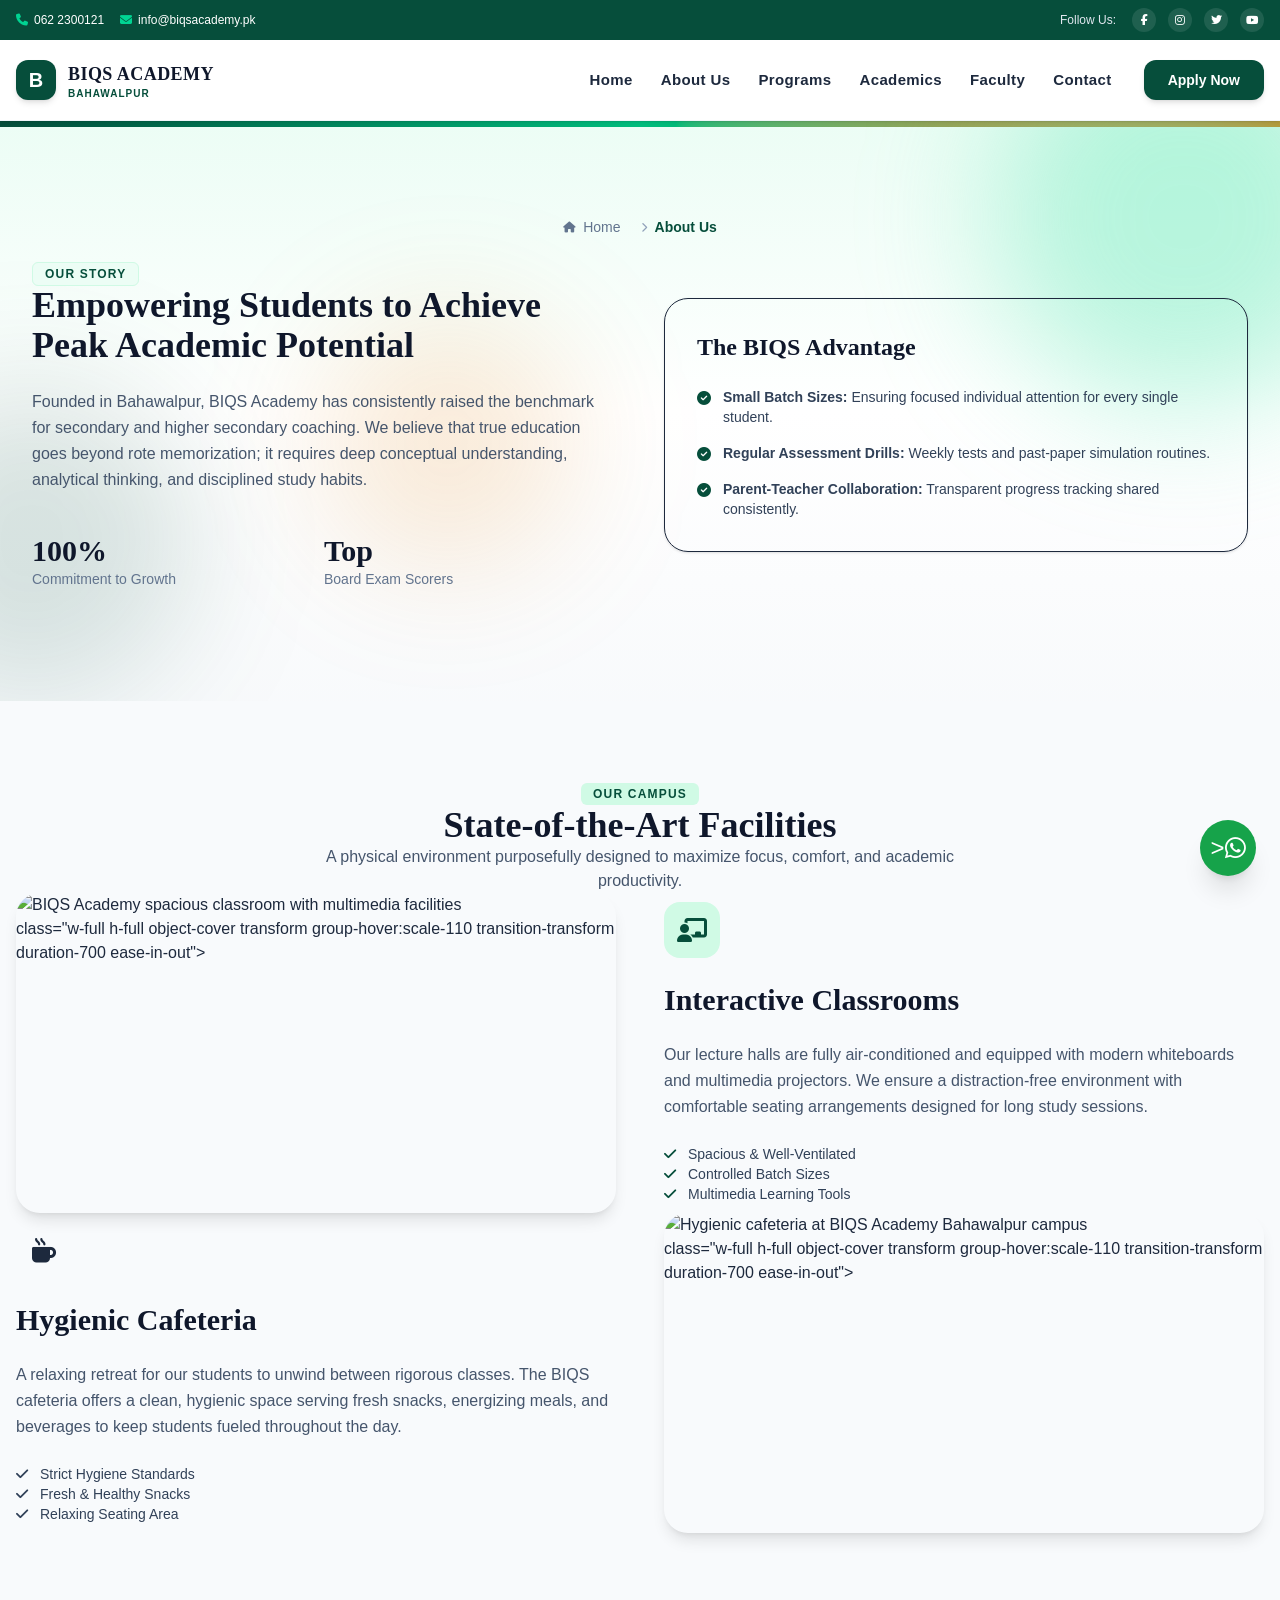
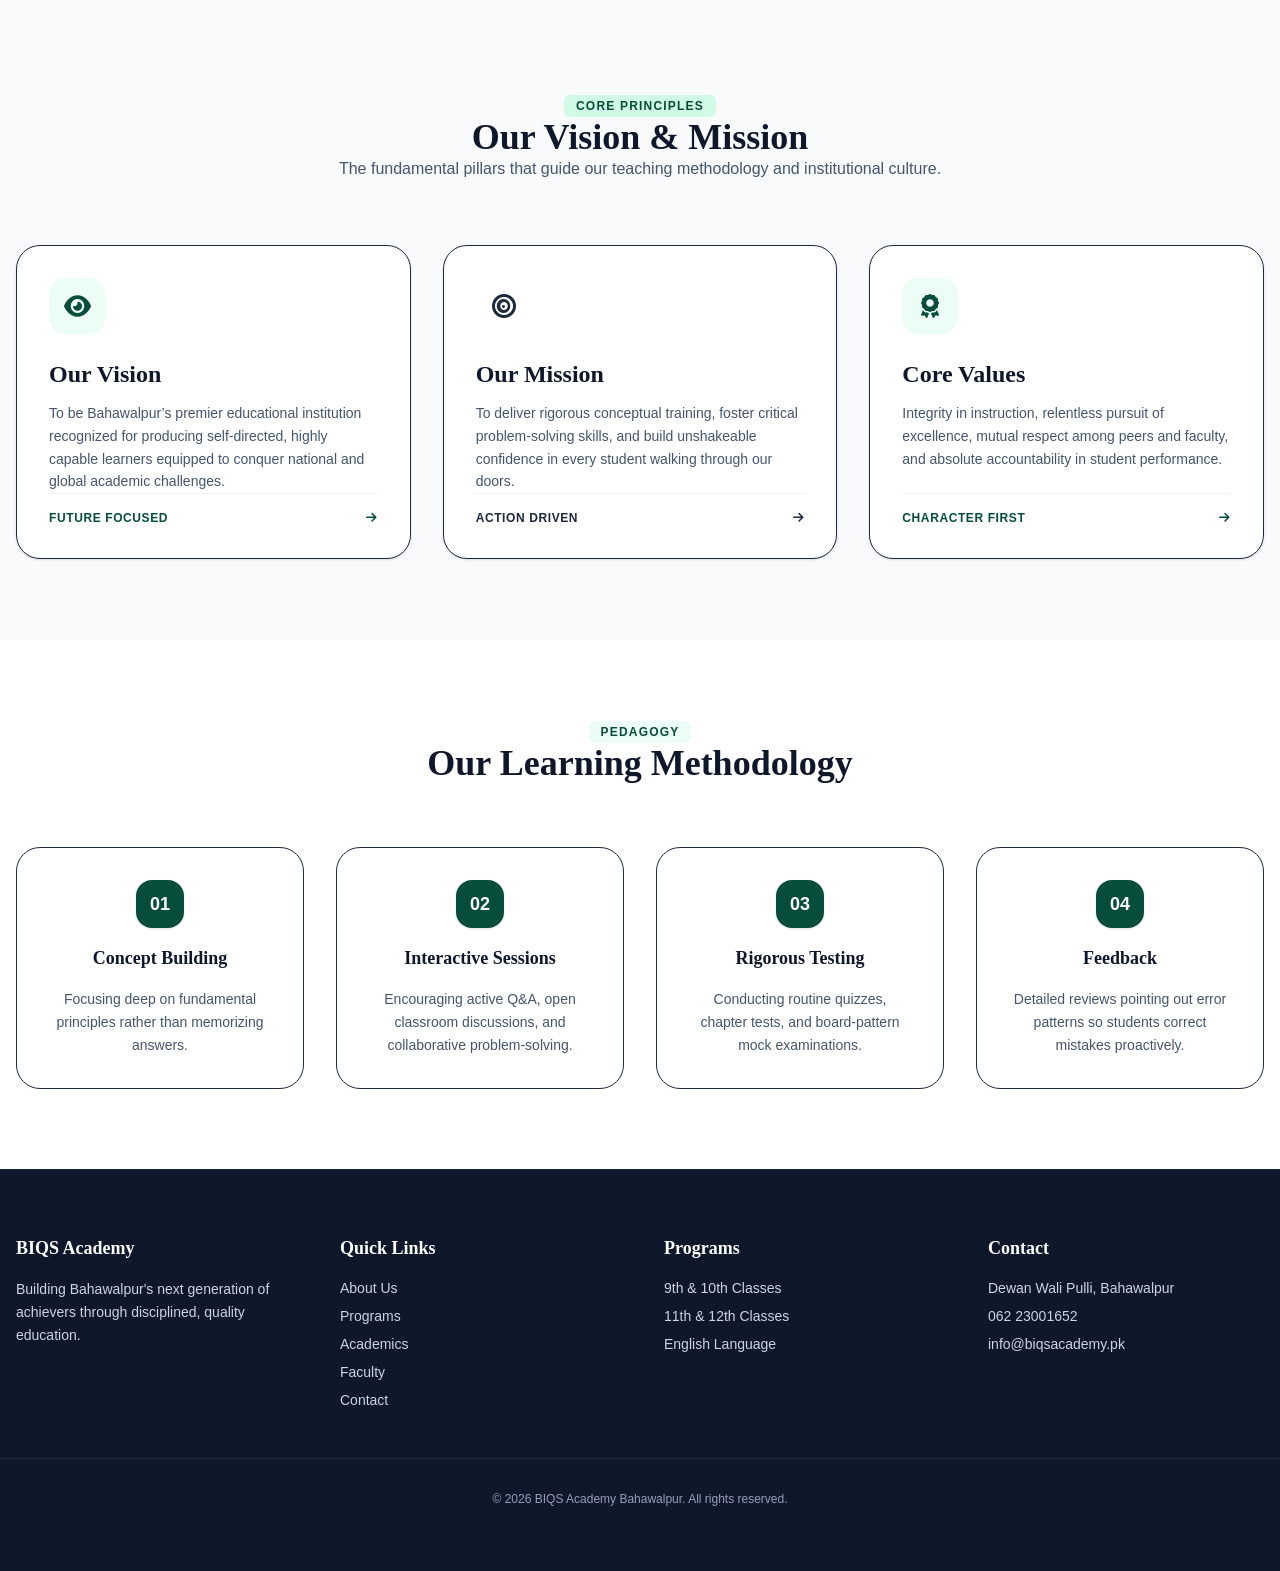
==== about.html @ 1214782c "first commit" ====
<!DOCTYPE html>
<html lang="en" class="scroll-smooth">

<head>
    <meta charset="UTF-8">
    <meta name="viewport" content="width=device-width, initial-scale=1.0">

    <!-- Primary SEO Meta Tags -->
    <title>About Us | BIQS Academy Bahawalpur</title>
    <meta name="description"
        content="Discover the vision, mission, learning environment, and campus infrastructure at BIQS Academy Bahawalpur. Empowering students with academic excellence.">
    <link rel="canonical" href="https://biqsacademy.pk/about.html">


    <link rel="stylesheet" href="assets/css/style.css">


    <!-- Font Awesome -->
    <link rel="stylesheet" href="https://cdnjs.cloudflare.com/ajax/libs/font-awesome/6.4.0/css/all.min.css">
</head>

<body
    class="bg-slate-50 text-slate-800 font-sans antialiased flex flex-col min-h-screen selection:bg-primary selection:text-white">

    <!-- ================= HEADER & UTILITY BAR ================= -->
    <header id="siteHeader"
        class="sticky top-0 z-50 bg-white/95 backdrop-blur-md shadow-sm border-b border-slate-100 transition-all duration-500">

        <!-- Top Utility Bar with Social Icons -->
        <div class="bg-[#064e3b] text-white text-xs py-2 px-4">
            <div class="max-w-7xl mx-auto flex flex-col sm:flex-row justify-between items-center gap-2">
                <div class="flex items-center gap-4">
                    <span class="flex items-center gap-1.5"><i class="fa-solid fa-phone text-emerald-400"></i> 062
                        2300121</span>
                    <span class="hidden md:inline-flex items-center gap-1.5"><i
                            class="fa-solid fa-envelope text-emerald-400"></i> info@biqsacademy.pk</span>
                </div>
                <!-- Social Media Icons -->
                <div class="flex items-center gap-3">
                    <span class="text-slate-200 mr-1 font-medium">Follow Us:</span>
                    <a href="#" aria-label="Follow BIQS Academy on Facebook"
                        class="w-6 h-6 bg-white/10 hover:bg-white hover:text-[#064e3b] rounded-full flex items-center justify-center transition-all duration-300"><i
                            class="fa-brands fa-facebook-f text-[11px]"></i></a>
                    <a href="#" aria-label="Follow BIQS Academy on Instagram"
                        class="w-6 h-6 bg-white/10 hover:bg-white hover:text-[#064e3b] rounded-full flex items-center justify-center transition-all duration-300"><i
                            class="fa-brands fa-instagram text-[11px]"></i></a>
                    <a href="#" aria-label="Follow BIQS Academy on X"
                        class="w-6 h-6 bg-white/10 hover:bg-white hover:text-[#064e3b] rounded-full flex items-center justify-center transition-all duration-300"><i
                            class="fa-brands fa-twitter text-[11px]"></i></a>
                    <a href="#" aria-label="Follow BIQS Academy on Youtube"
                        class="w-6 h-6 bg-white/10 hover:bg-white hover:text-[#064e3b] rounded-full flex items-center justify-center transition-all duration-300"><i
                            class="fa-brands fa-youtube text-[11px]"></i></a>
                </div>
            </div>
        </div>

        <!-- Main Navigation -->
        <div class="max-w-7xl mx-auto px-4 h-20 flex items-center justify-between">

            <!-- Left Group (Mobile: Hamburger + Logo) -->
            <div class="flex items-center gap-3">
                <!-- Mobile Menu Button (Left Side) -->
                <button id="menuBtn"
                    class="lg:hidden text-slate-800 text-2xl focus:outline-none p-1 hover:text-[#064e3b] transition-colors"
                    aria-label="Toggle Menu">
                    <i class="fa-solid fa-bars"></i>
                </button>
                <!-- Logo -->
                <a href="index.html" class="flex items-center gap-3 group">
                    <div
                        class="w-10 h-10 bg-[#064e3b] text-white rounded-xl flex items-center justify-center font-bold text-xl shadow-md group-hover:scale-105 group-hover:bg-emerald-900 transition-all duration-300">
                        B</div>
                    <div class="leading-tight">
                        <span class="block font-serif font-extrabold text-lg text-slate-900 tracking-wide">BIQS
                            ACADEMY</span>
                        <span
                            class="block text-[10px] font-bold text-[#064e3b] tracking-widest uppercase">BAHAWALPUR</span>
                    </div>
                </a>
            </div>

            <!-- Desktop Nav (Right Aligned with Underline Hover Effect) -->
            <!-- Added font-bold and text-[15px] here for a better, bolder look -->
            <nav
                class="hidden lg:flex items-center ml-auto gap-7 font-bold text-slate-800 text-[15px] tracking-wide mr-8">
                <a href="index.html" class="relative group py-1 hover:text-[#064e3b] transition-colors duration-300">
                    Home
                    <span
                        class="absolute left-0 bottom-0 w-0 h-0.5 bg-[#064e3b] transition-all duration-300 ease-in-out group-hover:w-full"></span>
                </a>
                <a href="about.html" class="relative group py-1 hover:text-[#064e3b] transition-colors duration-300">
                    About Us
                    <span
                        class="absolute left-0 bottom-0 w-0 h-0.5 bg-[#064e3b] transition-all duration-300 ease-in-out group-hover:w-full"></span>
                </a>
                <a href="programs.html" class="relative group py-1 hover:text-[#064e3b] transition-colors duration-300">
                    Programs
                    <span
                        class="absolute left-0 bottom-0 w-0 h-0.5 bg-[#064e3b] transition-all duration-300 ease-in-out group-hover:w-full"></span>
                </a>
                <a href="academics.html"
                    class="relative group py-1 hover:text-[#064e3b] transition-colors duration-300">
                    Academics
                    <span
                        class="absolute left-0 bottom-0 w-0 h-0.5 bg-[#064e3b] transition-all duration-300 ease-in-out group-hover:w-full"></span>
                </a>
                <a href="faculty.html" class="relative group py-1 hover:text-[#064e3b] transition-colors duration-300">
                    Faculty
                    <span
                        class="absolute left-0 bottom-0 w-0 h-0.5 bg-[#064e3b] transition-all duration-300 ease-in-out group-hover:w-full"></span>
                </a>

                <a href="contact.html" class="relative group py-1 hover:text-[#064e3b] transition-colors duration-300">
                    Contact
                    <span
                        class="absolute left-0 bottom-0 w-0 h-0.5 bg-[#064e3b] transition-all duration-300 ease-in-out group-hover:w-full"></span>
                </a>
            </nav>

            <!-- CTA Button -->
            <div class="flex items-center">
                <a href="contact.html"
                    class="hidden sm:inline-block bg-[#064e3b] hover:bg-emerald-900 text-white px-6 py-2.5 rounded-xl text-sm font-bold shadow-md transition-all">Apply
                    Now</a>
            </div>
        </div>

        <!-- Mobile Menu Dropdown (With Smooth Underline Hover Effect) -->
        <div id="mobileMenu" class="hidden lg:hidden bg-white border-b border-slate-100 px-6 py-4 shadow-xl">

            <!-- Replaced font-semibold with font-bold and added text-[15px] for mobile as well -->
            <div class="py-2.5 border-b border-slate-50">
                <a href="index.html"
                    class="relative group inline-flex py-1 font-bold text-[15px] text-slate-800 hover:text-[#064e3b] transition-colors duration-300">
                    Home
                    <span
                        class="absolute left-0 bottom-0 w-0 h-0.5 bg-[#064e3b] transition-all duration-300 ease-in-out group-hover:w-full"></span>
                </a>
            </div>

            <div class="py-2.5 border-b border-slate-50">
                <a href="about.html"
                    class="relative group inline-flex py-1 font-bold text-[15px] text-slate-800 hover:text-[#064e3b] transition-colors duration-300">
                    About Us
                    <span
                        class="absolute left-0 bottom-0 w-0 h-0.5 bg-[#064e3b] transition-all duration-300 ease-in-out group-hover:w-full"></span>
                </a>
            </div>

            <div class="py-2.5 border-b border-slate-50">
                <a href="programs.html"
                    class="relative group inline-flex py-1 font-bold text-[15px] text-slate-800 hover:text-[#064e3b] transition-colors duration-300">
                    Programs
                    <span
                        class="absolute left-0 bottom-0 w-0 h-0.5 bg-[#064e3b] transition-all duration-300 ease-in-out group-hover:w-full"></span>
                </a>
            </div>

            <div class="py-2.5 border-b border-slate-50">
                <a href="academics.html"
                    class="relative group inline-flex py-1 font-bold text-[15px] text-slate-800 hover:text-[#064e3b] transition-colors duration-300">
                    Academics
                    <span
                        class="absolute left-0 bottom-0 w-0 h-0.5 bg-[#064e3b] transition-all duration-300 ease-in-out group-hover:w-full"></span>
                </a>
            </div>

            <div class="py-2.5 border-b border-slate-50">
                <a href="faculty.html"
                    class="relative group inline-flex py-1 font-bold text-[15px] text-slate-800 hover:text-[#064e3b] transition-colors duration-300">
                    Faculty
                    <span
                        class="absolute left-0 bottom-0 w-0 h-0.5 bg-[#064e3b] transition-all duration-300 ease-in-out group-hover:w-full"></span>
                </a>
            </div>

            <div class="py-2.5">
                <a href="contact.html"
                    class="relative group inline-flex py-1 font-bold text-[15px] text-slate-800 hover:text-[#064e3b] transition-colors duration-300">
                    Contact
                    <span
                        class="absolute left-0 bottom-0 w-0 h-0.5 bg-[#064e3b] transition-all duration-300 ease-in-out group-hover:w-full"></span>
                </a>
            </div>

        </div>
    </header>

    <!-- ================= WHO WE ARE / INTRODUCTION ================= -->
    <section
        class="relative bg-gradient-to-b from-emerald-50 via-white to-slate-50 pt-16 pb-20 lg:pt-24 lg:pb-28 overflow-hidden">

        <!-- Brand accent rule -->
        <div class="absolute top-0 left-0 w-full h-1.5 bg-gradient-to-r from-[#064e3b] via-emerald-500 to-accent">
        </div>

        <!-- Background Decorative Elements (Soft glowing blobs) -->
        <div class="absolute top-0 left-0 w-full h-full overflow-hidden z-0 pointer-events-none">
            <div class="absolute -top-24 -right-24 w-96 h-96 bg-emerald-300/40 rounded-full blur-3xl"></div>
            <div class="absolute bottom-0 left-[-10%] w-80 h-80 bg-[#064e3b]/15 rounded-full blur-3xl"></div>
            <div class="absolute top-1/3 left-1/4 w-64 h-64 bg-accent/15 rounded-full blur-3xl"></div>
        </div>

        <div class="max-w-7xl mx-auto px-4 relative z-10">

            <!-- Breadcrumbs Navigation -->
            <div class="flex justify-center mb-6">
                <nav class="flex text-sm font-medium text-slate-500" aria-label="Breadcrumb">
                    <ol class="inline-flex items-center space-x-1 md:space-x-3">
                        <li class="inline-flex items-center">
                            <a href="index.html"
                                class="inline-flex items-center hover:text-[#064e3b] transition-colors duration-300">
                                <i class="fa-solid fa-house mr-2 text-[11px]" aria-hidden="true"></i> Home
                            </a>
                        </li>
                        <li>
                            <div class="flex items-center">
                                <i class="fa-solid fa-chevron-right text-[10px] mx-2 text-slate-400"
                                    aria-hidden="true"></i>
                                <span class="text-[#064e3b] font-bold" aria-current="page">About Us</span>
                            </div>
                        </li>
                    </ol>
                </nav>
            </div>

            <div class="max-w-7xl mx-auto px-4 grid grid-cols-1 lg:grid-cols-2 gap-12 items-center">
                <div class="space-y-6">
                    <span
                        class="text-primary text-xs font-bold tracking-widest uppercase bg-emerald-50 px-3 py-1 rounded-md border border-emerald-100">Our
                        Story</span>
                    <h2 class="text-3xl sm:text-4xl font-serif font-bold text-slate-900 leading-snug">Empowering
                        Students to
                        Achieve Peak Academic Potential</h2>
                    <p class="text-slate-600 leading-relaxed">Founded in Bahawalpur, BIQS Academy has consistently
                        raised
                        the benchmark for secondary and higher secondary coaching. We believe that true education
                        goes
                        beyond rote memorization; it requires deep conceptual understanding, analytical thinking,
                        and
                        disciplined study habits.</p>
                    <div class="grid grid-cols-2 gap-6 pt-4">
                        <div class="border-l-4 border-primary pl-4 hover:translate-x-1 transition-transform">
                            <div class="text-3xl font-serif font-bold text-slate-900">100%</div>
                            <div class="text-sm text-slate-500 font-medium">Commitment to Growth</div>
                        </div>
                        <div class="border-l-4 border-accent pl-4 hover:translate-x-1 transition-transform">
                            <div class="text-3xl font-serif font-bold text-slate-900">Top</div>
                            <div class="text-sm text-slate-500 font-medium">Board Exam Scorers</div>
                        </div>
                    </div>
                </div>
                <div
                    class="bg-gradient-to-br from-emerald-50/60 to-slate-100 p-8 sm:p-10 rounded-3xl border border-slate-200/80 shadow-sm hover:shadow-md transition-all duration-300 space-y-6">
                    <h3 class="font-serif font-bold text-2xl text-slate-900">The BIQS Advantage</h3>
                    <ul class="space-y-4 text-sm text-slate-700">
                        <li class="flex items-start gap-3 group">
                            <i
                                class="fa-solid fa-circle-check text-primary mt-1 group-hover:scale-125 transition-transform"></i>
                            <span><strong>Small Batch Sizes:</strong> Ensuring focused individual attention for
                                every single
                                student.</span>
                        </li>
                        <li class="flex items-start gap-3 group">
                            <i
                                class="fa-solid fa-circle-check text-primary mt-1 group-hover:scale-125 transition-transform"></i>
                            <span><strong>Regular Assessment Drills:</strong> Weekly tests and past-paper simulation
                                routines.</span>
                        </li>
                        <li class="flex items-start gap-3 group">
                            <i
                                class="fa-solid fa-circle-check text-primary mt-1 group-hover:scale-125 transition-transform"></i>
                            <span><strong>Parent-Teacher Collaboration:</strong> Transparent progress tracking
                                shared
                                consistently.</span>
                        </li>
                    </ul>
                </div>
            </div>
    </section>

    <!-- ================= CAMPUS FACILITIES: CLASSROOMS & CAFETERIA ================= -->
     <main class="flex-grow">

    <section class="py-20 bg-slate-50 border-y border-slate-200">
        <div class="max-w-7xl mx-auto px-4 space-y-24">

            <!-- Section Header -->
            <div class="text-center max-w-2xl mx-auto space-y-3">
                <span
                    class="text-primary text-xs font-bold tracking-widest uppercase bg-emerald-100 px-3 py-1 rounded-md">Our
                    Campus</span>
                <h2 class="text-3xl sm:text-4xl font-serif font-bold text-slate-900">State-of-the-Art Facilities</h2>
                <p class="text-slate-600">A physical environment purposefully designed to maximize focus, comfort, and
                    academic productivity.</p>
            </div>

            <!-- 1. Classrooms (Image Left, Text Right) -->
            <div class="grid grid-cols-1 lg:grid-cols-2 gap-12 items-center group">
                <div class="overflow-hidden rounded-3xl shadow-lg relative h-80 lg:h-96">
                    <!-- Placeholder Image (Replace src with your actual classroom image) -->
                    <img src="https://images.unsplash.com/photo-1580582932707-520aed937b7b?ixlib=rb-4.0.3&auto=format&fit=crop&w=1000&q=80"
                       alt="BIQS Academy spacious classroom with multimedia facilities">
                        class="w-full h-full object-cover transform group-hover:scale-110 transition-transform duration-700 ease-in-out">
                    <div
                        class="absolute inset-0 bg-gradient-to-t from-slate-900/60 to-transparent opacity-0 group-hover:opacity-100 transition-opacity duration-500">
                    </div>
                </div>
                <div class="space-y-6 hover:-translate-y-1 transition-transform duration-500">
                    <div
                        class="w-14 h-14 bg-emerald-100 text-primary rounded-2xl flex items-center justify-center text-2xl shadow-inner">
                        <i class="fa-solid fa-chalkboard-user"></i>
                    </div>
                    <h3 class="text-3xl font-serif font-bold text-slate-900">Interactive Classrooms</h3>
                    <p class="text-slate-600 leading-relaxed">Our lecture halls are fully air-conditioned and equipped
                        with modern whiteboards and multimedia projectors. We ensure a distraction-free environment with
                        comfortable seating arrangements designed for long study sessions.</p>
                    <ul class="space-y-3 text-slate-700 text-sm font-medium">
                        <li class="flex items-center gap-3"><i class="fa-solid fa-check text-primary"></i> Spacious &
                            Well-Ventilated</li>
                        <li class="flex items-center gap-3"><i class="fa-solid fa-check text-primary"></i> Controlled
                            Batch Sizes</li>
                        <li class="flex items-center gap-3"><i class="fa-solid fa-check text-primary"></i> Multimedia
                            Learning Tools</li>
                    </ul>
                </div>
            </div>

            <!-- 2. Cafeteria (Text Left, Image Right) -->
            <div class="grid grid-cols-1 lg:grid-cols-2 gap-12 items-center group">
                <!-- Text on Left (order-2 on mobile, order-1 on large screens) -->
                <div class="space-y-6 order-2 lg:order-1 hover:-translate-y-1 transition-transform duration-500">
                    <div
                        class="w-14 h-14 bg-amber-100 text-accent rounded-2xl flex items-center justify-center text-2xl shadow-inner">
                        <i class="fa-solid fa-mug-hot"></i>
                    </div>
                    <h3 class="text-3xl font-serif font-bold text-slate-900">Hygienic Cafeteria</h3>
                    <p class="text-slate-600 leading-relaxed">A relaxing retreat for our students to unwind between
                        rigorous classes. The BIQS cafeteria offers a clean, hygienic space serving fresh snacks,
                        energizing meals, and beverages to keep students fueled throughout the day.</p>
                    <ul class="space-y-3 text-slate-700 text-sm font-medium">
                        <li class="flex items-center gap-3"><i class="fa-solid fa-check text-accent"></i> Strict Hygiene
                            Standards</li>
                        <li class="flex items-center gap-3"><i class="fa-solid fa-check text-accent"></i> Fresh &
                            Healthy Snacks</li>
                        <li class="flex items-center gap-3"><i class="fa-solid fa-check text-accent"></i> Relaxing
                            Seating Area</li>
                    </ul>
                </div>
                <!-- Image on Right (order-1 on mobile so it appears first, order-2 on large screens) -->
                <div class="overflow-hidden rounded-3xl shadow-lg relative h-80 lg:h-96 order-1 lg:order-2">
                    <!-- Placeholder Image (Replace src with your actual cafeteria image) -->
                    <img src="https://images.unsplash.com/photo-1555396273-367ea4eb4db5?ixlib=rb-4.0.3&auto=format&fit=crop&w=1000&q=80"
                       alt="Hygienic cafeteria at BIQS Academy Bahawalpur campus">
                        class="w-full h-full object-cover transform group-hover:scale-110 transition-transform duration-700 ease-in-out">
                    <div
                        class="absolute inset-0 bg-gradient-to-t from-slate-900/60 to-transparent opacity-0 group-hover:opacity-100 transition-opacity duration-500">
                    </div>
                </div>
            </div>

        </div>
    </section>
    <!-- ================= CAMPUS FACILITIES: CLASSROOMS & CAFETERIA ================= 
            <!-- <section class="py-20 bg-slate-50 border-y border-slate-200">
                <div class="max-w-7xl mx-auto px-4 space-y-24">

                    <!-- Section Header 
                    <div class="text-center max-w-2xl mx-auto space-y-3">
                        <span
                            class="text-primary text-xs font-bold tracking-widest uppercase bg-emerald-100 px-3 py-1 rounded-md">Our
                            Campus</span>
                        <h2 class="text-3xl sm:text-4xl font-serif font-bold text-slate-900">State-of-the-Art Facilities
                        </h2>
                        <p class="text-slate-600">A physical environment purposefully designed to maximize focus,
                            comfort, and
                            academic productivity.</p>
                    </div>

                    <!-- 1. Classrooms (Image Left, Text Right) 
                    <div class="grid grid-cols-1 lg:grid-cols-2 gap-12 items-center group">
                        <div class="overflow-hidden rounded-3xl shadow-lg relative h-80 lg:h-96">
                            <!-- Placeholder Image (Replace src with your actual classroom image) 
                            <img src="https://images.unsplash.com/photo-1580582932707-520aed937b7b?ixlib=rb-4.0.3&auto=format&fit=crop&w=1000&q=80"
                                alt="Modern Classrooms"
                                class="w-full h-full object-cover transform group-hover:scale-110 transition-transform duration-700 ease-in-out">
                            <div
                                class="absolute inset-0 bg-gradient-to-t from-slate-900/60 to-transparent opacity-0 group-hover:opacity-100 transition-opacity duration-500">
                            </div>
                        </div>
                        <div class="space-y-6 hover:-translate-y-1 transition-transform duration-500">
                            <div
                                class="w-14 h-14 bg-emerald-100 text-primary rounded-2xl flex items-center justify-center text-2xl shadow-inner">
                                <i class="fa-solid fa-chalkboard-user"></i>
                            </div>
                            <h3 class="text-3xl font-serif font-bold text-slate-900">Interactive Classrooms</h3>
                            <p class="text-slate-600 leading-relaxed">Our lecture halls are fully air-conditioned and
                                equipped
                                with modern whiteboards and multimedia projectors. We ensure a distraction-free
                                environment with
                                comfortable seating arrangements designed for long study sessions.</p>
                            <ul class="space-y-3 text-slate-700 text-sm font-medium">
                                <li class="flex items-center gap-3"><i class="fa-solid fa-check text-primary"></i>
                                    Spacious &
                                    Well-Ventilated</li>
                                <li class="flex items-center gap-3"><i class="fa-solid fa-check text-primary"></i>
                                    Controlled
                                    Batch Sizes</li>
                                <li class="flex items-center gap-3"><i class="fa-solid fa-check text-primary"></i>
                                    Multimedia
                                    Learning Tools</li>
                            </ul>
                        </div>
                    </div>

                    </section> 
                    <!-- 2. Cafeteria (Text Left, Image Right) 
                    <div class="grid grid-cols-1 lg:grid-cols-2 gap-12 items-center group">
                        <!-- Text on Left (order-2 on mobile, order-1 on large screens)
                        <div
                            class="space-y-6 order-2 lg:order-1 hover:-translate-y-1 transition-transform duration-500">
                            <div
                                class="w-14 h-14 bg-amber-100 text-accent rounded-2xl flex items-center justify-center text-2xl shadow-inner">
                                <i class="fa-solid fa-mug-hot"></i>
                            </div>
                            <h3 class="text-3xl font-serif font-bold text-slate-900">Hygienic Cafeteria</h3>
                            <p class="text-slate-600 leading-relaxed">A relaxing retreat for our students to unwind
                                between
                                rigorous classes. The BIQS cafeteria offers a clean, hygienic space serving fresh
                                snacks,
                                energizing meals, and beverages to keep students fueled throughout the day.</p>
                            <ul class="space-y-3 text-slate-700 text-sm font-medium">
                                <li class="flex items-center gap-3"><i class="fa-solid fa-check text-accent"></i> Strict
                                    Hygiene
                                    Standards</li>
                                <li class="flex items-center gap-3"><i class="fa-solid fa-check text-accent"></i> Fresh
                                    &
                                    Healthy Snacks</li>
                                <li class="flex items-center gap-3"><i class="fa-solid fa-check text-accent"></i>
                                    Relaxing
                                    Seating Area</li>
                            </ul>
                        </div>
                        <!-- Image on Right (order-1 on mobile so it appears first, order-2 on large screens)
                        <div class="overflow-hidden rounded-3xl shadow-lg relative h-80 lg:h-96 order-1 lg:order-2">
                            <!-- Placeholder Image (Replace src with your actual cafeteria image) 
                            <img src="https://images.unsplash.com/photo-1555396273-367ea4eb4db5?ixlib=rb-4.0.3&auto=format&fit=crop&w=1000&q=80"
                                alt="Hygienic Cafeteria"
                                class="w-full h-full object-cover transform group-hover:scale-110 transition-transform duration-700 ease-in-out">
                            <div
                                class="absolute inset-0 bg-gradient-to-t from-slate-900/60 to-transparent opacity-0 group-hover:opacity-100 transition-opacity duration-500">
                            </div>
                        </div>
                    </div>

                </div>
            </section> -->

    <!-- ================= VISION, MISSION & VALUES CARDS ================= -->


    <section class="py-20 bg-slate-50 border-y border-slate-200">
        <div class="max-w-7xl mx-auto px-4">
            <div class="text-center max-w-2xl mx-auto mb-16 space-y-3">
                <span
                    class="text-primary text-xs font-bold tracking-widest uppercase bg-emerald-100 px-3 py-1 rounded-md">Core
                    Principles</span>
                <h2 class="text-3xl sm:text-4xl font-serif font-bold text-slate-900">Our Vision & Mission</h2>
                <p class="text-slate-600">The fundamental pillars that guide our teaching methodology and institutional
                    culture.</p>
            </div>

            <div class="grid grid-cols-1 md:grid-cols-3 gap-8">
                <!-- Vision Card -->
                <div
                    class="bg-white p-8 rounded-3xl shadow-sm border border-slate-200/80 flex flex-col justify-between hover:shadow-xl hover:-translate-y-2 transition-all duration-300 group">
                    <div>
                        <div
                            class="w-14 h-14 bg-emerald-50 text-primary rounded-2xl flex items-center justify-center text-2xl mb-6 shadow-inner group-hover:bg-primary group-hover:text-white transition-colors duration-300">
                            <i class="fa-solid fa-eye"></i>
                        </div>
                        <h3
                            class="font-serif font-bold text-2xl text-slate-900 mb-3 group-hover:text-primary transition-colors">
                            Our Vision</h3>
                        <p class="text-slate-600 leading-relaxed text-sm">To be Bahawalpur’s premier educational
                            institution
                            recognized for producing self-directed, highly capable learners equipped to conquer national
                            and
                            global academic challenges.</p>
                    </div>
                    <div
                        class="mt-8 pt-4 border-t border-slate-100 text-xs font-bold text-primary uppercase tracking-wider flex items-center justify-between">
                        <span>Future Focused</span>
                        <i
                            class="fa-solid fa-arrow-right opacity-0 group-hover:opacity-100 group-hover:translate-x-1 transition-all"></i>
                    </div>
                </div>

                <!-- Mission Card -->
                <div
                    class="bg-white p-8 rounded-3xl shadow-sm border border-slate-200/80 flex flex-col justify-between hover:shadow-xl hover:-translate-y-2 transition-all duration-300 group">
                    <div>
                        <div
                            class="w-14 h-14 bg-amber-50 text-accent rounded-2xl flex items-center justify-center text-2xl mb-6 shadow-inner group-hover:bg-accent group-hover:text-white transition-colors duration-300">
                            <i class="fa-solid fa-bullseye"></i>
                        </div>
                        <h3
                            class="font-serif font-bold text-2xl text-slate-900 mb-3 group-hover:text-accent transition-colors">
                            Our Mission</h3>
                        <p class="text-slate-600 leading-relaxed text-sm">To deliver rigorous conceptual training,
                            foster
                            critical problem-solving skills, and build unshakeable confidence in every student walking
                            through our doors.</p>
                    </div>
                    <div
                        class="mt-8 pt-4 border-t border-slate-100 text-xs font-bold text-accent uppercase tracking-wider flex items-center justify-between">
                        <span>Action Driven</span>
                        <i
                            class="fa-solid fa-arrow-right opacity-0 group-hover:opacity-100 group-hover:translate-x-1 transition-all"></i>
                    </div>
                </div>

                <!-- Core Values Card -->
                <div
                    class="bg-white p-8 rounded-3xl shadow-sm border border-slate-200/80 flex flex-col justify-between hover:shadow-xl hover:-translate-y-2 transition-all duration-300 group">
                    <div>
                        <div
                            class="w-14 h-14 bg-emerald-50 text-primary rounded-2xl flex items-center justify-center text-2xl mb-6 shadow-inner group-hover:bg-primary group-hover:text-white transition-colors duration-300">
                            <i class="fa-solid fa-award"></i>
                        </div>
                        <h3
                            class="font-serif font-bold text-2xl text-slate-900 mb-3 group-hover:text-primary transition-colors">
                            Core Values</h3>
                        <p class="text-slate-600 leading-relaxed text-sm">Integrity in instruction, relentless pursuit
                            of
                            excellence, mutual respect among peers and faculty, and absolute accountability in student
                            performance.</p>
                    </div>
                    <div
                        class="mt-8 pt-4 border-t border-slate-100 text-xs font-bold text-primary uppercase tracking-wider flex items-center justify-between">
                        <span>Character First</span>
                        <i
                            class="fa-solid fa-arrow-right opacity-0 group-hover:opacity-100 group-hover:translate-x-1 transition-all"></i>
                    </div>
                </div>
            </div>
        </div>
    </section>



    <!-- ================= LEARNING PHILOSOPHY ================= -->
    <section class="py-20 bg-white">
        <div class="max-w-7xl mx-auto px-4">
            <div class="text-center max-w-2xl mx-auto mb-16 space-y-3">
                <span
                    class="text-primary text-xs font-bold tracking-widest uppercase bg-emerald-50 px-3 py-1 rounded-md">Pedagogy</span>
                <h2 class="text-3xl sm:text-4xl font-serif font-bold text-slate-900">Our Learning Methodology</h2>
            </div>

            <div class="grid grid-cols-1 md:grid-cols-2 lg:grid-cols-4 gap-8">
                <!-- Step 1 -->
                <div
                    class="bg-slate-50/80 p-8 rounded-3xl border border-slate-200/80 text-center space-y-4 hover:bg-white hover:shadow-lg hover:-translate-y-1.5 transition-all duration-300 group">
                    <div
                        class="w-12 h-12 bg-primary text-white rounded-2xl mx-auto flex items-center justify-center font-bold text-lg shadow-sm group-hover:scale-110 transition-transform">
                        01</div>
                    <h3 class="font-serif font-bold text-lg text-slate-900">Concept Building</h3>
                    <p class="text-slate-600 text-sm leading-relaxed">Focusing deep on fundamental principles rather
                        than memorizing answers.</p>
                </div>
                <!-- Step 2 -->
                <div
                    class="bg-slate-50/80 p-8 rounded-3xl border border-slate-200/80 text-center space-y-4 hover:bg-white hover:shadow-lg hover:-translate-y-1.5 transition-all duration-300 group">
                    <div
                        class="w-12 h-12 bg-primary text-white rounded-2xl mx-auto flex items-center justify-center font-bold text-lg shadow-sm group-hover:scale-110 transition-transform">
                        02</div>
                    <h3 class="font-serif font-bold text-lg text-slate-900">Interactive Sessions</h3>
                    <p class="text-slate-600 text-sm leading-relaxed">Encouraging active Q&A, open classroom
                        discussions, and collaborative problem-solving.</p>
                </div>
                <!-- Step 3 -->
                <div
                    class="bg-slate-50/80 p-8 rounded-3xl border border-slate-200/80 text-center space-y-4 hover:bg-white hover:shadow-lg hover:-translate-y-1.5 transition-all duration-300 group">
                    <div
                        class="w-12 h-12 bg-primary text-white rounded-2xl mx-auto flex items-center justify-center font-bold text-lg shadow-sm group-hover:scale-110 transition-transform">
                        03</div>
                    <h3 class="font-serif font-bold text-lg text-slate-900">Rigorous Testing</h3>
                    <p class="text-slate-600 text-sm leading-relaxed">Conducting routine quizzes, chapter tests, and
                        board-pattern mock examinations.</p>
                </div>
                <!-- Step 4 -->
                <div
                    class="bg-slate-50/80 p-8 rounded-3xl border border-slate-200/80 text-center space-y-4 hover:bg-white hover:shadow-lg hover:-translate-y-1.5 transition-all duration-300 group">
                    <div
                        class="w-12 h-12 bg-primary text-white rounded-2xl mx-auto flex items-center justify-center font-bold text-lg shadow-sm group-hover:scale-110 transition-transform">
                        04</div>
                    <h3 class="font-serif font-bold text-lg text-slate-900">Feedback</h3>
                    <p class="text-slate-600 text-sm leading-relaxed">Detailed reviews pointing out error patterns so
                        students correct mistakes proactively.</p>
                </div>
            </div>
        </div>
    </section>
    </main>

    <!-- ================= FOOTER ================= -->
    <footer class="bg-slate-900 text-slate-300 py-16 border-t border-slate-800">
        <div class="max-w-7xl mx-auto px-4 grid grid-cols-1 md:grid-cols-2 lg:grid-cols-4 gap-12">
            <div class="space-y-4">
                <h3 class="text-white font-serif font-bold text-lg">BIQS Academy</h3>
                <p class="text-sm leading-relaxed">Building Bahawalpur's next generation of achievers through
                    disciplined, quality education.</p>
            </div>
            <div class="space-y-4">
                <h3 class="text-white font-serif font-bold text-lg">Quick Links</h3>
                <ul class="space-y-2 text-sm">
                    <li><a href="about.html" class="hover:text-white transition-colors">About Us</a></li>
                    <li><a href="programs.html" class="hover:text-white transition-colors">Programs</a></li>
                    <li><a href="academics.html" class="hover:text-white transition-colors">Academics</a></li>
                    <li><a href="faculty.html" class="hover:text-white transition-colors">Faculty</a></li>
                    <li><a href="contact.html" class="hover:text-white transition-colors">Contact</a></li>
                </ul>
            </div>
            <div class="space-y-4">
                <h3 class="text-white font-serif font-bold text-lg">Programs</h3>
                <ul class="space-y-2 text-sm">
                    <li><a href="programs.html#matric-part1" class="hover:text-white transition-colors">9th & 10th
                            Classes</a></li>
                    <li><a href="programs.html#intermediate-part1" class="hover:text-white transition-colors">11th &
                            12th Classes</a></li>
                    <li><a href="programs.html#english-language" class="hover:text-white transition-colors">English
                            Language</a></li>
                </ul>
            </div>
            <div class="space-y-4">
                <h3 class="text-white font-serif font-bold text-lg">Contact</h3>
                <ul class="space-y-2 text-sm">
                    <li> <a href="https://maps.google.com/?q=Dewan+Wali+Pulli%2C+Bahawalpur" target="_blank" class="hover:text-white">Dewan
                            Wali Pulli, Bahawalpur</a></li>
                    <li><a href="tel:+92622300121" class="hover:text-white">062 23001652</a></li>
                    <li><a href="mailto:info@biqsacademy.pk" class="hover:text-white">info@biqsacademy.pk</a></li>
                </ul>
            </div>
        </div>
        <div class="max-w-7xl mx-auto px-4 mt-12 pt-8 border-t border-slate-800 text-center text-xs text-slate-400">
            &copy; 2026 BIQS Academy Bahawalpur. All rights reserved.
        </div>
    </footer>
    <!-- Floating WhatsApp Button -->
    <a class="fixed bottom-6 right-6 z-50 bg-whatsapp text-white w-14 h-14 rounded-full flex items-center justify-center text-2xl shadow-xl hover:scale-110 transition-transform duration-300"
        href="https://wa.me/923000000000" target="_blank" rel="noopener" aria-label="Chat with us on WhatsApp"> >
        <i class="fa-brands fa-whatsapp"></i>
    </a>

    <!-- Script -->
    <script src="assets/js/about.js"></script>
</body>

</html>
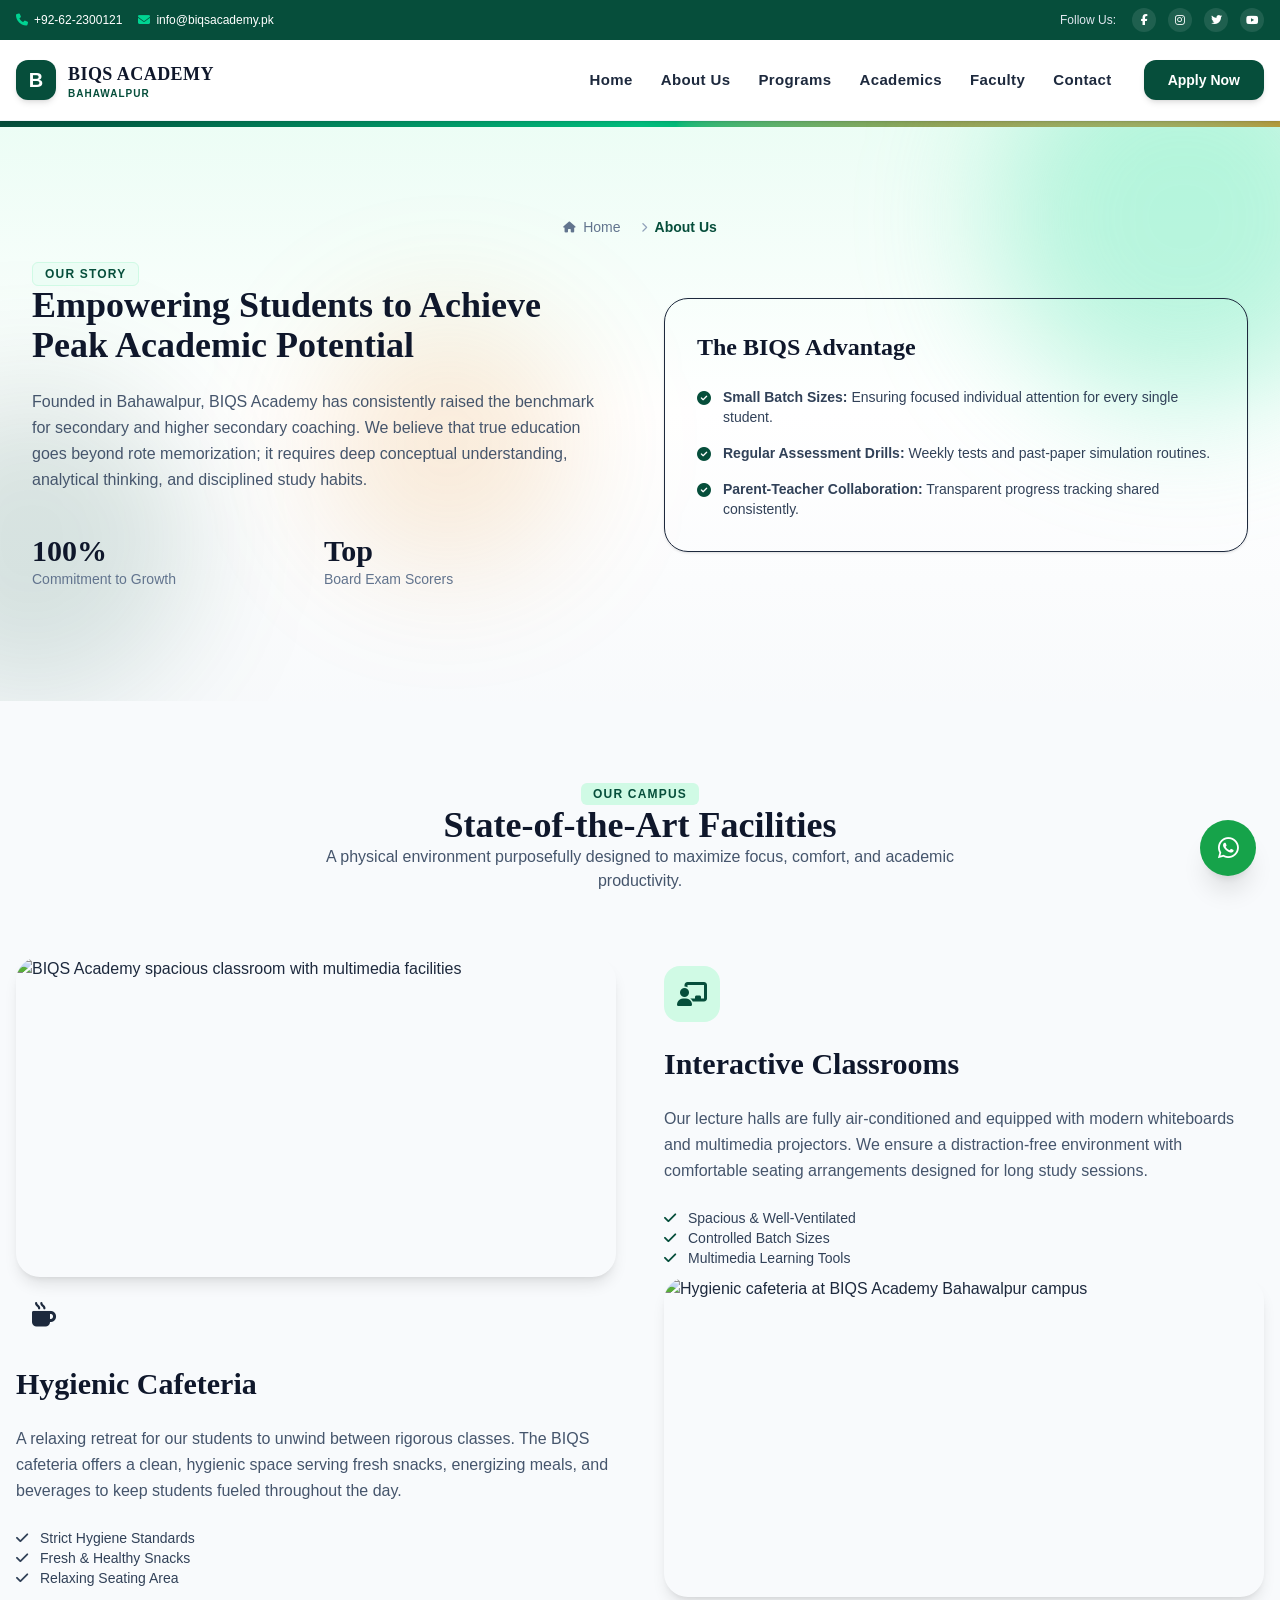
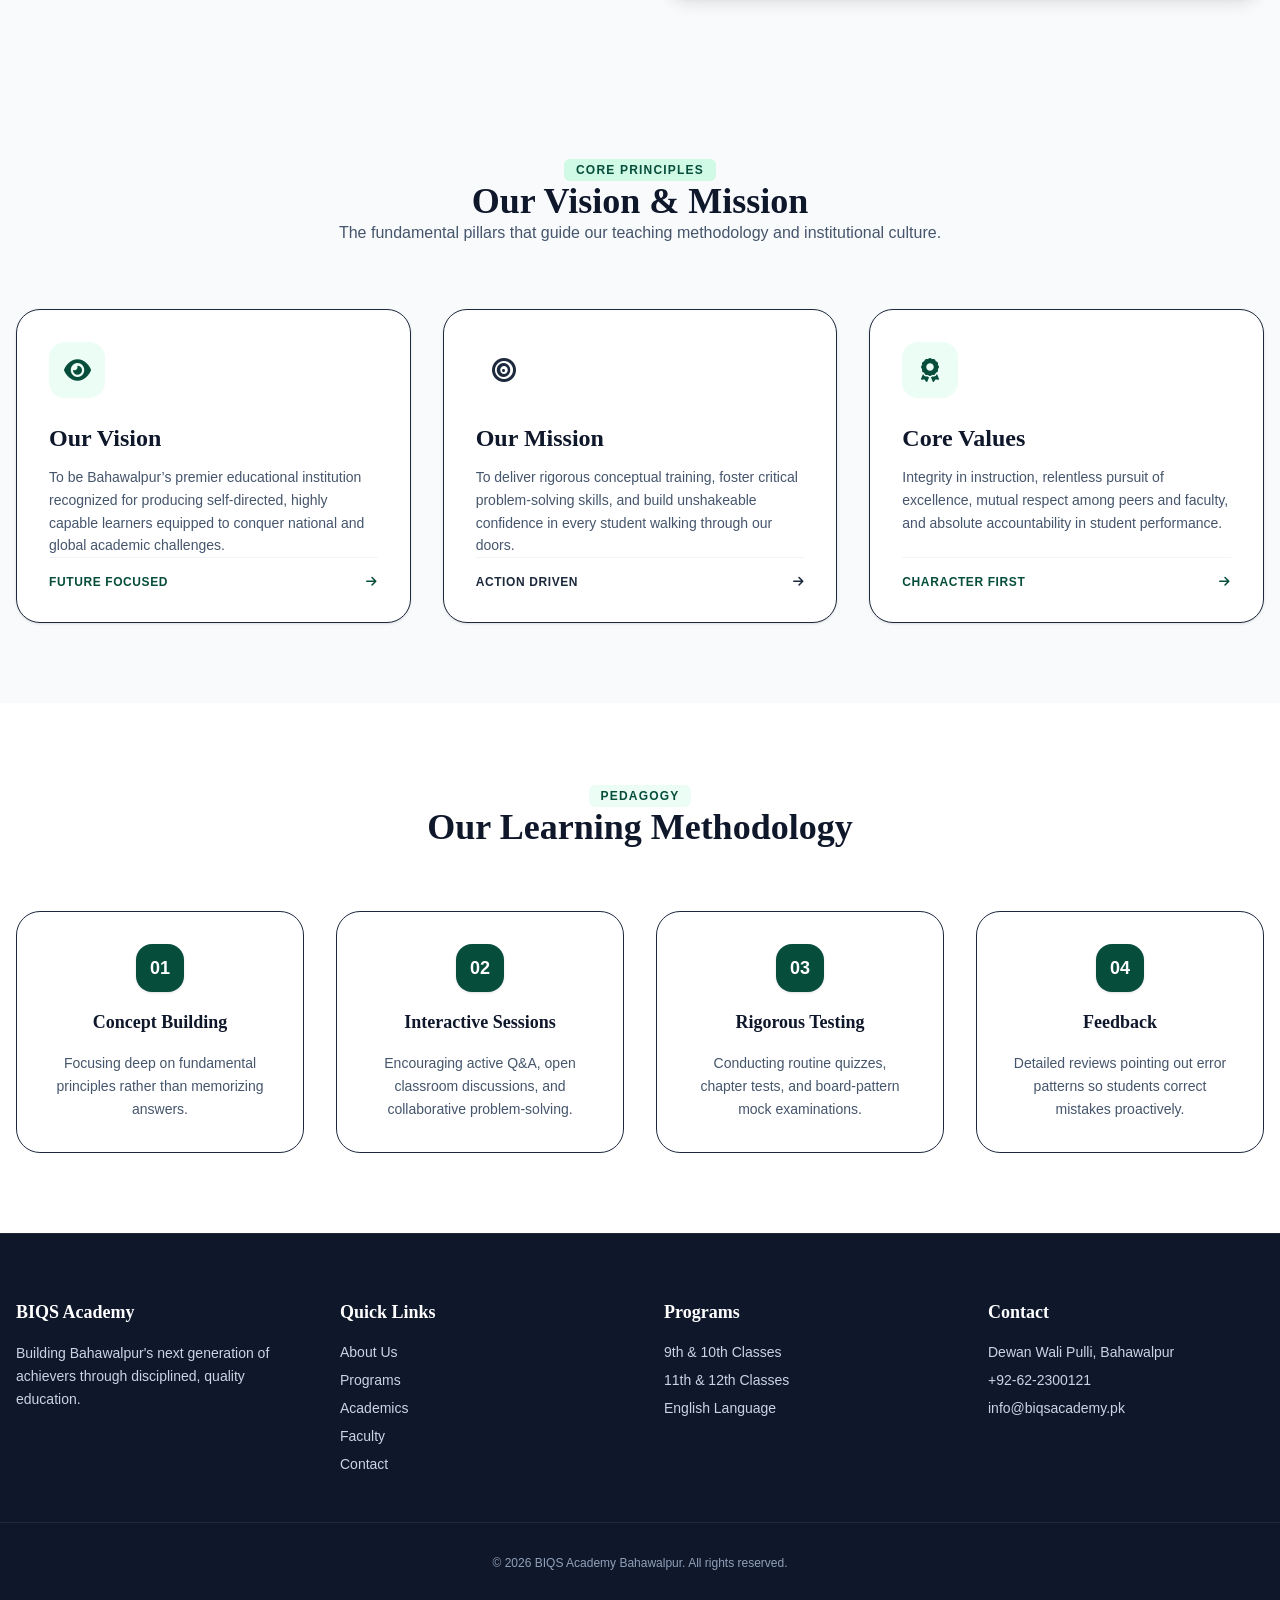
==== commit 11ad6f80: "add OG tags" ====
--- a/about.html
+++ b/about.html
@@ -9,14 +9,66 @@
     <title>About Us | BIQS Academy Bahawalpur</title>
     <meta name="description"
         content="Discover the vision, mission, learning environment, and campus infrastructure at BIQS Academy Bahawalpur. Empowering students with academic excellence.">
-    <link rel="canonical" href="https://biqsacademy.pk/about.html">
-
-
-    <link rel="stylesheet" href="assets/css/style.css">
-
+    <link rel="canonical" href="https://biqs-academy-bahawalpur.vercel.app/about.html">
+
+    <!-- Open Graph / Facebook -->
+    <meta property="og:type" content="website">
+    <meta property="og:site_name" content="BIQS Academy Bahawalpur">
+    <meta property="og:title" content="About Us | BIQS Academy Bahawalpur">
+    <meta property="og:description"
+        content="Discover the vision, mission, learning environment, and campus infrastructure at BIQS Academy Bahawalpur. Empowering students with academic excellence.">
+    <meta property="og:url" content="https://biqs-academy-bahawalpur.vercel.app/about.html">
+    <meta property="og:image" content="https://biqs-academy-bahawalpur.vercel.app/assets/images/og-cover.jpg">
+    <meta property="og:image:width" content="1200">
+    <meta property="og:image:height" content="630">
+    <meta property="og:image:alt" content="BIQS Academy Bahawalpur campus and students">
+    <meta property="og:locale" content="en_PK">
+    
+    <!-- Twitter Card -->
+    <meta name="twitter:card" content="summary_large_image">
+    <meta name="twitter:title" content="About Us | BIQS Academy Bahawalpur">
+    <meta name="twitter:description"
+        content="Discover the vision, mission, learning environment, and campus infrastructure at BIQS Academy Bahawalpur.">
+    <meta name="twitter:image" content="https://biqs-academy-bahawalpur.vercel.app/assets/images/og-cover.jpg">
 
     <!-- Font Awesome -->
     <link rel="stylesheet" href="https://cdnjs.cloudflare.com/ajax/libs/font-awesome/6.4.0/css/all.min.css">
+
+    <script type="application/ld+json">
+    {
+      "@context": "https://schema.org",
+      "@type": "AboutPage",
+      "name": "About Us | BIQS Academy Bahawalpur",
+      "description": "Learn about BIQS Academy Bahawalpur — shaping academic futures since 2014 with expert faculty and disciplined coaching environment.",
+      "url": "https://biqs-academy-bahawalpur.vercel.app/about.html",
+      "mainEntity": {
+        "@type": "EducationalOrganization",
+        "name": "BIQS Academy Bahawalpur",
+        "alternateName": "BIQS Academy",
+        "url": "https://biqs-academy-bahawalpur.vercel.app/",
+        "logo": "https://biqs-academy-bahawalpur.vercel.app/assets/images/logo.png",
+        "foundingDate": "2014",
+        "description": "Premier educational coaching institute in Bahawalpur offering result-oriented coaching for 9th to 12th classes and English Language courses.",
+        "address": {
+          "@type": "PostalAddress",
+          "streetAddress": "Dewan Wali Pulli",
+          "addressLocality": "Bahawalpur",
+          "addressRegion": "Punjab",
+          "postalCode": "63100",
+          "addressCountry": "PK"
+        },
+        "telephone": "+92-62-23001652",
+        "email": "info@biqsacademy.pk",
+        "openingHours": "Mo-Sa 15:00-20:00",
+        "sameAs": [
+          "https://www.facebook.com/biqsacademy",
+          "https://www.instagram.com/biqsacademy"
+        ]
+      }
+    }
+    </script>
+    <link rel="stylesheet" href="assets/css/style.css">
+
 </head>
 
 <body
@@ -30,8 +82,7 @@
         <div class="bg-[#064e3b] text-white text-xs py-2 px-4">
             <div class="max-w-7xl mx-auto flex flex-col sm:flex-row justify-between items-center gap-2">
                 <div class="flex items-center gap-4">
-                    <span class="flex items-center gap-1.5"><i class="fa-solid fa-phone text-emerald-400"></i> 062
-                        2300121</span>
+                    <span class="flex items-center gap-1.5"><i class="fa-solid fa-phone text-emerald-400"></i> +92-62-2300121</span>
                     <span class="hidden md:inline-flex items-center gap-1.5"><i
                             class="fa-solid fa-envelope text-emerald-400"></i> info@biqsacademy.pk</span>
                 </div>
@@ -286,13 +337,21 @@
         <div class="max-w-7xl mx-auto px-4 space-y-24">
 
             <!-- Section Header -->
-            <div class="text-center max-w-2xl mx-auto space-y-3">
+            <!-- <div class="text-center max-w-2xl mx-auto space-y-3">
                 <span
                     class="text-primary text-xs font-bold tracking-widest uppercase bg-emerald-100 px-3 py-1 rounded-md">Our
                     Campus</span>
                 <h2 class="text-3xl sm:text-4xl font-serif font-bold text-slate-900">State-of-the-Art Facilities</h2>
                 <p class="text-slate-600">A physical environment purposefully designed to maximize focus, comfort, and
                     academic productivity.</p>
+            </div> -->
+            <!-- Section Header -->
+            <div class="text-center max-w-2xl mx-auto mb-16 space-y-3">
+                <span class="text-primary text-xs font-bold tracking-widest uppercase bg-emerald-100 px-3 py-1 rounded-md">Our
+                    Campus</span>
+                <h2 class="text-3xl sm:text-4xl font-serif font-bold text-slate-900">State-of-the-Art Facilities</h2>
+                <p class="text-slate-600">A physical environment purposefully designed to maximize focus, comfort, and
+                    academic productivity.</p>
             </div>
 
             <!-- 1. Classrooms (Image Left, Text Right) -->
@@ -300,7 +359,7 @@
                 <div class="overflow-hidden rounded-3xl shadow-lg relative h-80 lg:h-96">
                     <!-- Placeholder Image (Replace src with your actual classroom image) -->
                     <img src="https://images.unsplash.com/photo-1580582932707-520aed937b7b?ixlib=rb-4.0.3&auto=format&fit=crop&w=1000&q=80"
-                       alt="BIQS Academy spacious classroom with multimedia facilities">
+                        alt="BIQS Academy spacious classroom with multimedia facilities"
                         class="w-full h-full object-cover transform group-hover:scale-110 transition-transform duration-700 ease-in-out">
                     <div
                         class="absolute inset-0 bg-gradient-to-t from-slate-900/60 to-transparent opacity-0 group-hover:opacity-100 transition-opacity duration-500">
@@ -351,7 +410,7 @@
                 <div class="overflow-hidden rounded-3xl shadow-lg relative h-80 lg:h-96 order-1 lg:order-2">
                     <!-- Placeholder Image (Replace src with your actual cafeteria image) -->
                     <img src="https://images.unsplash.com/photo-1555396273-367ea4eb4db5?ixlib=rb-4.0.3&auto=format&fit=crop&w=1000&q=80"
-                       alt="Hygienic cafeteria at BIQS Academy Bahawalpur campus">
+                        alt="Hygienic cafeteria at BIQS Academy Bahawalpur campus"
                         class="w-full h-full object-cover transform group-hover:scale-110 transition-transform duration-700 ease-in-out">
                     <div
                         class="absolute inset-0 bg-gradient-to-t from-slate-900/60 to-transparent opacity-0 group-hover:opacity-100 transition-opacity duration-500">
@@ -361,100 +420,6 @@
 
         </div>
     </section>
-    <!-- ================= CAMPUS FACILITIES: CLASSROOMS & CAFETERIA ================= 
-            <!-- <section class="py-20 bg-slate-50 border-y border-slate-200">
-                <div class="max-w-7xl mx-auto px-4 space-y-24">
-
-                    <!-- Section Header 
-                    <div class="text-center max-w-2xl mx-auto space-y-3">
-                        <span
-                            class="text-primary text-xs font-bold tracking-widest uppercase bg-emerald-100 px-3 py-1 rounded-md">Our
-                            Campus</span>
-                        <h2 class="text-3xl sm:text-4xl font-serif font-bold text-slate-900">State-of-the-Art Facilities
-                        </h2>
-                        <p class="text-slate-600">A physical environment purposefully designed to maximize focus,
-                            comfort, and
-                            academic productivity.</p>
-                    </div>
-
-                    <!-- 1. Classrooms (Image Left, Text Right) 
-                    <div class="grid grid-cols-1 lg:grid-cols-2 gap-12 items-center group">
-                        <div class="overflow-hidden rounded-3xl shadow-lg relative h-80 lg:h-96">
-                            <!-- Placeholder Image (Replace src with your actual classroom image) 
-                            <img src="https://images.unsplash.com/photo-1580582932707-520aed937b7b?ixlib=rb-4.0.3&auto=format&fit=crop&w=1000&q=80"
-                                alt="Modern Classrooms"
-                                class="w-full h-full object-cover transform group-hover:scale-110 transition-transform duration-700 ease-in-out">
-                            <div
-                                class="absolute inset-0 bg-gradient-to-t from-slate-900/60 to-transparent opacity-0 group-hover:opacity-100 transition-opacity duration-500">
-                            </div>
-                        </div>
-                        <div class="space-y-6 hover:-translate-y-1 transition-transform duration-500">
-                            <div
-                                class="w-14 h-14 bg-emerald-100 text-primary rounded-2xl flex items-center justify-center text-2xl shadow-inner">
-                                <i class="fa-solid fa-chalkboard-user"></i>
-                            </div>
-                            <h3 class="text-3xl font-serif font-bold text-slate-900">Interactive Classrooms</h3>
-                            <p class="text-slate-600 leading-relaxed">Our lecture halls are fully air-conditioned and
-                                equipped
-                                with modern whiteboards and multimedia projectors. We ensure a distraction-free
-                                environment with
-                                comfortable seating arrangements designed for long study sessions.</p>
-                            <ul class="space-y-3 text-slate-700 text-sm font-medium">
-                                <li class="flex items-center gap-3"><i class="fa-solid fa-check text-primary"></i>
-                                    Spacious &
-                                    Well-Ventilated</li>
-                                <li class="flex items-center gap-3"><i class="fa-solid fa-check text-primary"></i>
-                                    Controlled
-                                    Batch Sizes</li>
-                                <li class="flex items-center gap-3"><i class="fa-solid fa-check text-primary"></i>
-                                    Multimedia
-                                    Learning Tools</li>
-                            </ul>
-                        </div>
-                    </div>
-
-                    </section> 
-                    <!-- 2. Cafeteria (Text Left, Image Right) 
-                    <div class="grid grid-cols-1 lg:grid-cols-2 gap-12 items-center group">
-                        <!-- Text on Left (order-2 on mobile, order-1 on large screens)
-                        <div
-                            class="space-y-6 order-2 lg:order-1 hover:-translate-y-1 transition-transform duration-500">
-                            <div
-                                class="w-14 h-14 bg-amber-100 text-accent rounded-2xl flex items-center justify-center text-2xl shadow-inner">
-                                <i class="fa-solid fa-mug-hot"></i>
-                            </div>
-                            <h3 class="text-3xl font-serif font-bold text-slate-900">Hygienic Cafeteria</h3>
-                            <p class="text-slate-600 leading-relaxed">A relaxing retreat for our students to unwind
-                                between
-                                rigorous classes. The BIQS cafeteria offers a clean, hygienic space serving fresh
-                                snacks,
-                                energizing meals, and beverages to keep students fueled throughout the day.</p>
-                            <ul class="space-y-3 text-slate-700 text-sm font-medium">
-                                <li class="flex items-center gap-3"><i class="fa-solid fa-check text-accent"></i> Strict
-                                    Hygiene
-                                    Standards</li>
-                                <li class="flex items-center gap-3"><i class="fa-solid fa-check text-accent"></i> Fresh
-                                    &
-                                    Healthy Snacks</li>
-                                <li class="flex items-center gap-3"><i class="fa-solid fa-check text-accent"></i>
-                                    Relaxing
-                                    Seating Area</li>
-                            </ul>
-                        </div>
-                        <!-- Image on Right (order-1 on mobile so it appears first, order-2 on large screens)
-                        <div class="overflow-hidden rounded-3xl shadow-lg relative h-80 lg:h-96 order-1 lg:order-2">
-                            <!-- Placeholder Image (Replace src with your actual cafeteria image) 
-                            <img src="https://images.unsplash.com/photo-1555396273-367ea4eb4db5?ixlib=rb-4.0.3&auto=format&fit=crop&w=1000&q=80"
-                                alt="Hygienic Cafeteria"
-                                class="w-full h-full object-cover transform group-hover:scale-110 transition-transform duration-700 ease-in-out">
-                            <div
-                                class="absolute inset-0 bg-gradient-to-t from-slate-900/60 to-transparent opacity-0 group-hover:opacity-100 transition-opacity duration-500">
-                            </div>
-                        </div>
-                    </div>
-
-                </div>
-            </section> -->
 
     <!-- ================= VISION, MISSION & VALUES CARDS ================= -->
 
@@ -638,7 +603,7 @@
                 <ul class="space-y-2 text-sm">
                     <li> <a href="https://maps.google.com/?q=Dewan+Wali+Pulli%2C+Bahawalpur" target="_blank" class="hover:text-white">Dewan
                             Wali Pulli, Bahawalpur</a></li>
-                    <li><a href="tel:+92622300121" class="hover:text-white">062 23001652</a></li>
+                    <li><a href="tel:+92622300121" class="hover:text-white">+92-62-2300121</a></li>
                     <li><a href="mailto:info@biqsacademy.pk" class="hover:text-white">info@biqsacademy.pk</a></li>
                 </ul>
             </div>
@@ -649,12 +614,12 @@
     </footer>
     <!-- Floating WhatsApp Button -->
     <a class="fixed bottom-6 right-6 z-50 bg-whatsapp text-white w-14 h-14 rounded-full flex items-center justify-center text-2xl shadow-xl hover:scale-110 transition-transform duration-300"
-        href="https://wa.me/923000000000" target="_blank" rel="noopener" aria-label="Chat with us on WhatsApp"> >
+        href="https://wa.me/923004016622?text=Hi%2C%20I%27d%20like%20more%20information%20about%20BIQS%20Academy" target="_blank" rel="noopener" aria-label="Chat with us on WhatsApp">
         <i class="fa-brands fa-whatsapp"></i>
     </a>
 
     <!-- Script -->
-    <script src="assets/js/about.js"></script>
+    <script src="assets/js/main.js"></script>
 </body>
 
 </html>
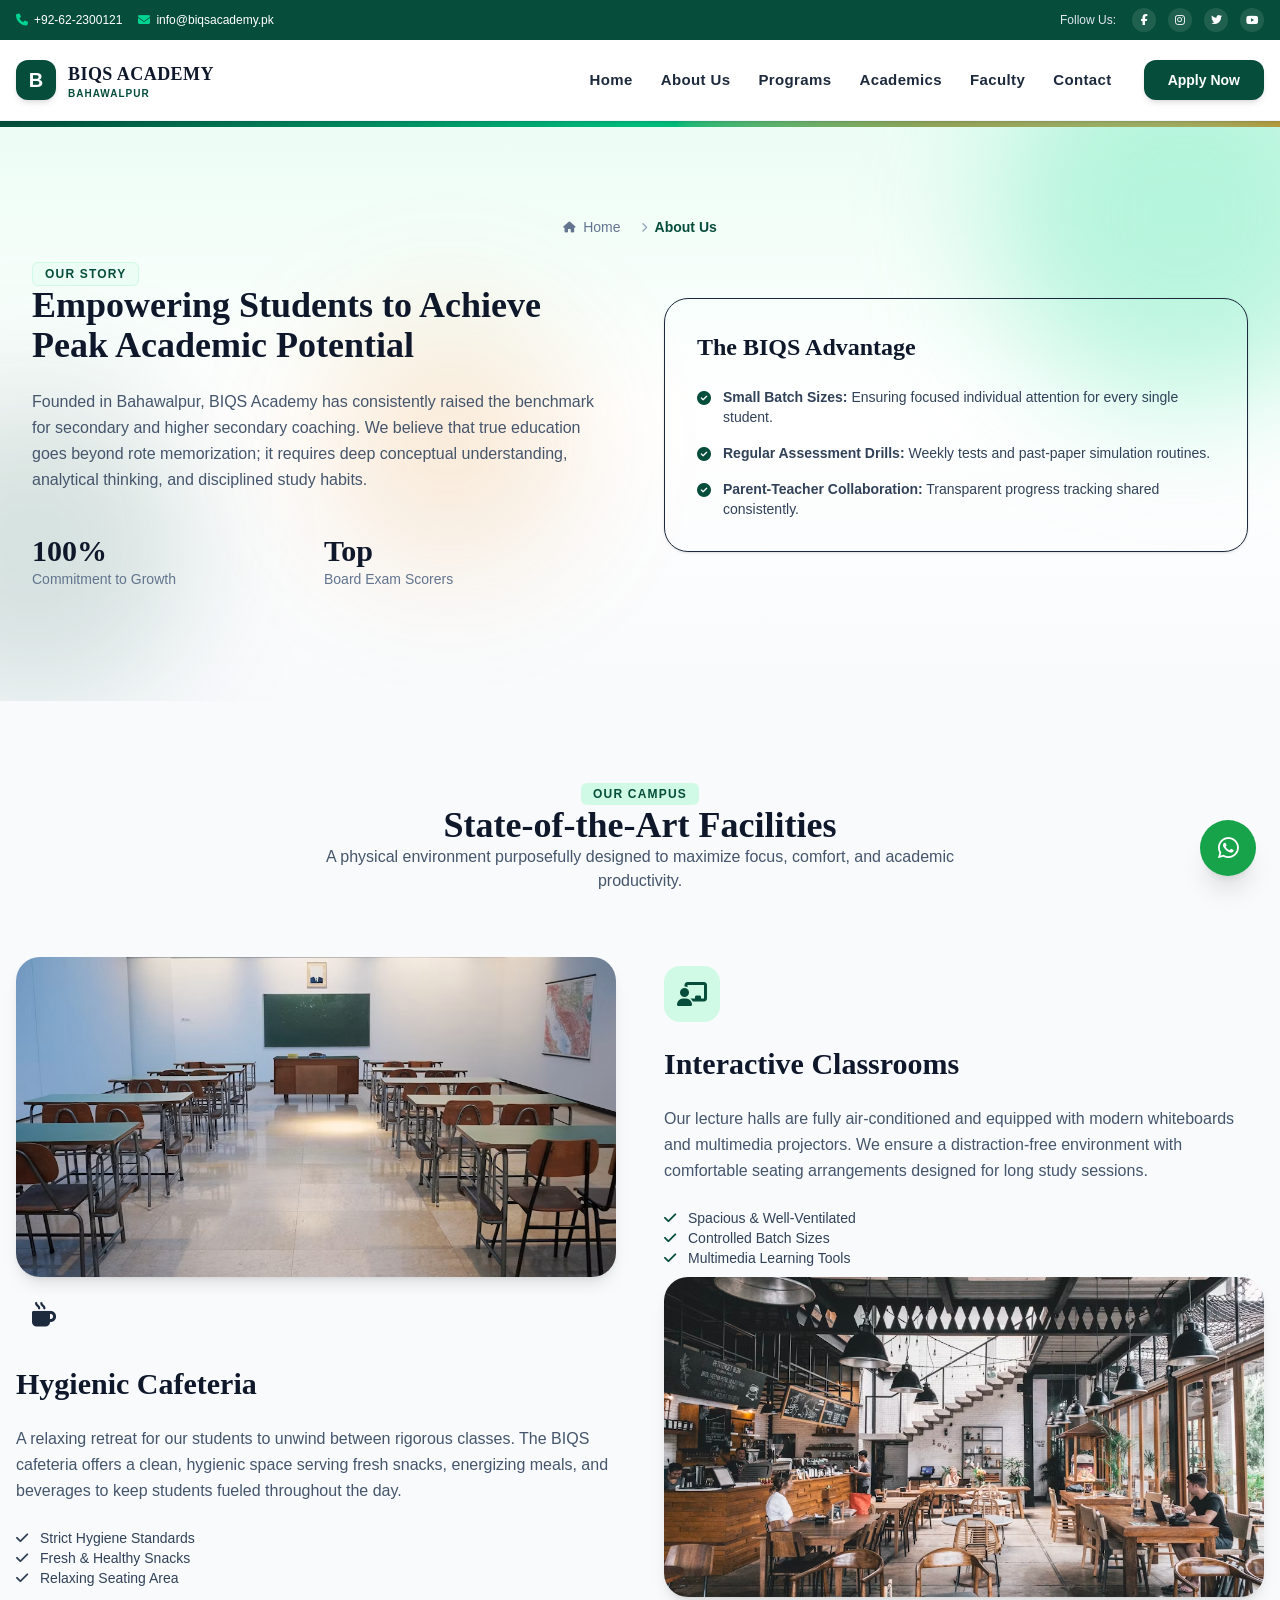
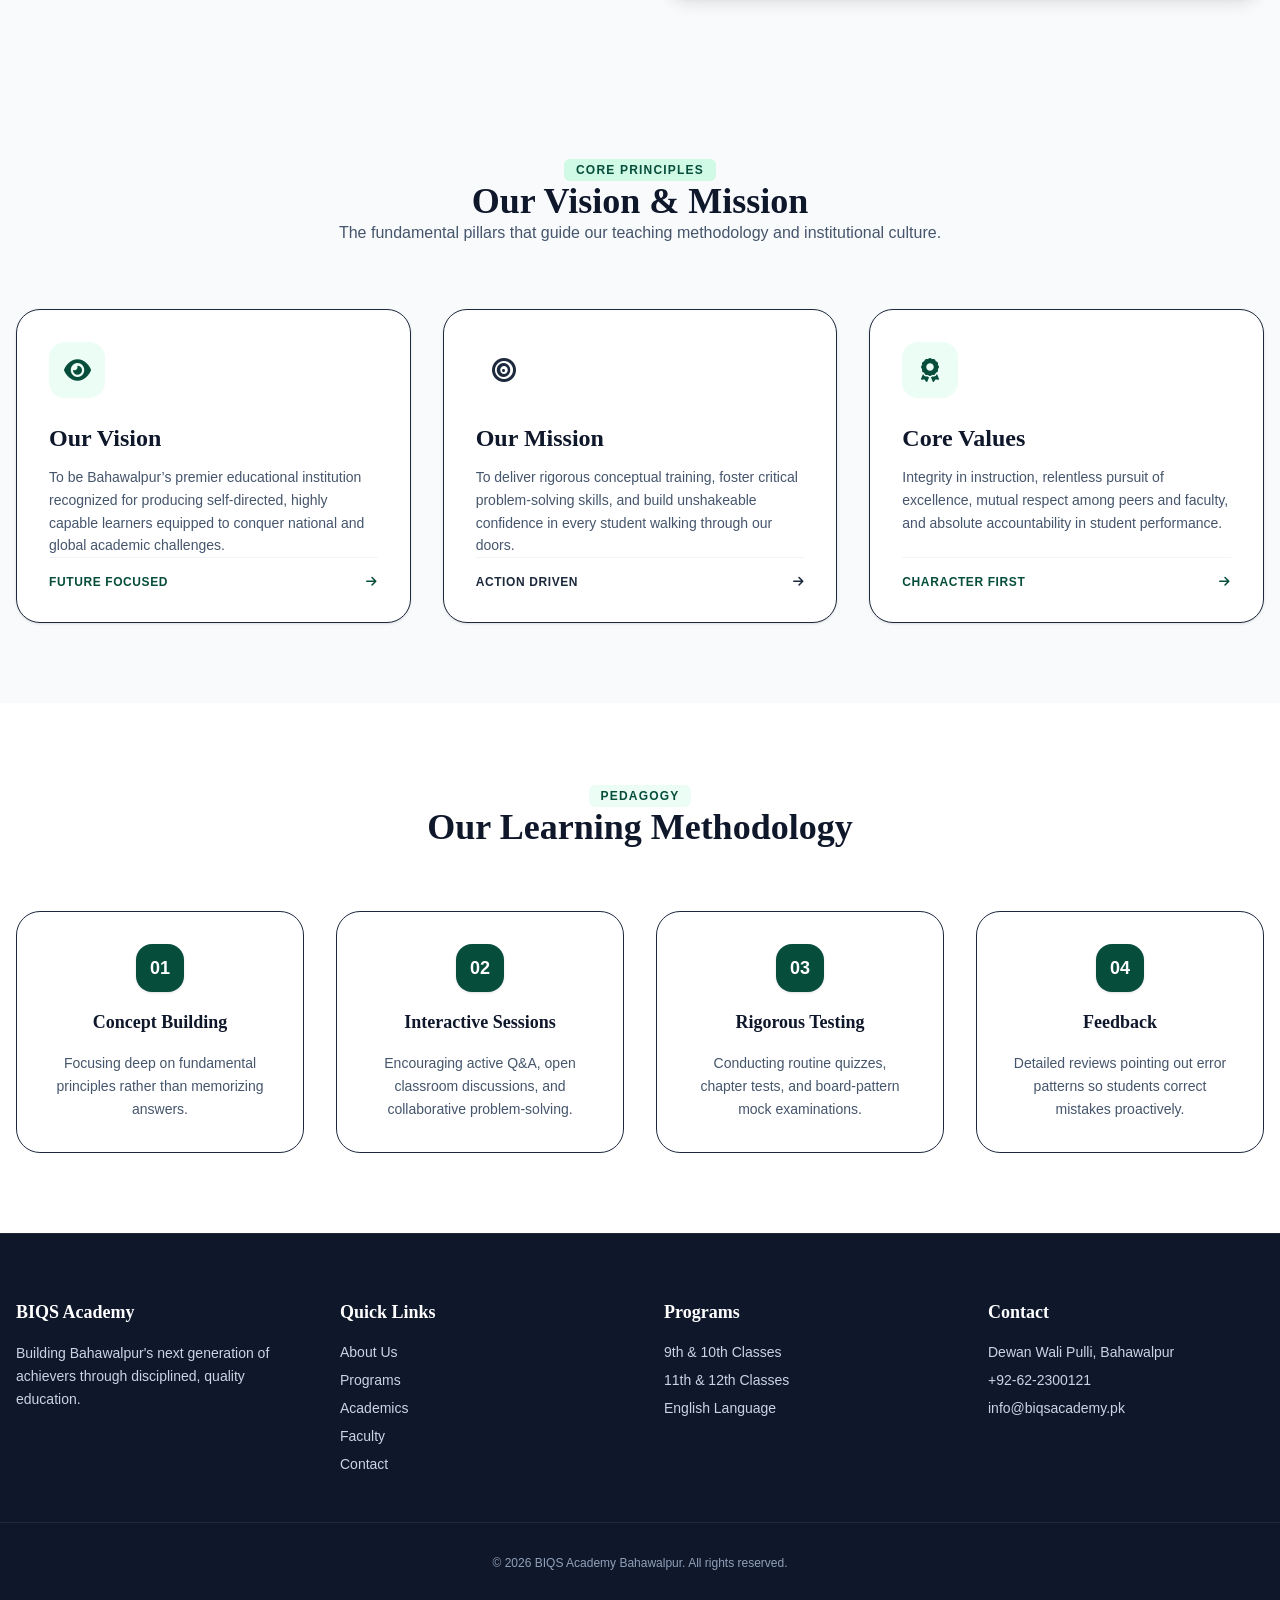
==== commit c72cca08: "Improve SEO, favicon, social links, and overall polish for portfolio" ====
--- a/about.html
+++ b/about.html
@@ -10,6 +10,14 @@
     <meta name="description"
         content="Discover the vision, mission, learning environment, and campus infrastructure at BIQS Academy Bahawalpur. Empowering students with academic excellence.">
     <link rel="canonical" href="https://biqs-academy-bahawalpur.vercel.app/about.html">
+    <link rel="icon" type="image/x-icon" href="/favicon.ico">
+    <link rel="icon" type="image/png" sizes="16x16" href="/favicon-16x16.png">
+    <link rel="icon" type="image/png" sizes="32x32" href="/favicon-32x32.png">
+    <link rel="apple-touch-icon" sizes="180x180" href="/apple-touch-icon.png">
+    <link rel="manifest" href="/site.webmanifest">
+    <meta name="theme-color" content="#064e3b">
+    <!-- Font Awesome -->
+    <link rel="stylesheet" href="https://cdnjs.cloudflare.com/ajax/libs/font-awesome/6.4.0/css/all.min.css">
 
     <!-- Open Graph / Facebook -->
     <meta property="og:type" content="website">
@@ -23,17 +31,13 @@
     <meta property="og:image:height" content="630">
     <meta property="og:image:alt" content="BIQS Academy Bahawalpur campus and students">
     <meta property="og:locale" content="en_PK">
-    
+
     <!-- Twitter Card -->
     <meta name="twitter:card" content="summary_large_image">
     <meta name="twitter:title" content="About Us | BIQS Academy Bahawalpur">
     <meta name="twitter:description"
         content="Discover the vision, mission, learning environment, and campus infrastructure at BIQS Academy Bahawalpur.">
     <meta name="twitter:image" content="https://biqs-academy-bahawalpur.vercel.app/assets/images/og-cover.jpg">
-
-    <!-- Font Awesome -->
-    <link rel="stylesheet" href="https://cdnjs.cloudflare.com/ajax/libs/font-awesome/6.4.0/css/all.min.css">
-
     <script type="application/ld+json">
     {
       "@context": "https://schema.org",
@@ -61,8 +65,8 @@
         "email": "info@biqsacademy.pk",
         "openingHours": "Mo-Sa 15:00-20:00",
         "sameAs": [
-          "https://www.facebook.com/biqsacademy",
-          "https://www.instagram.com/biqsacademy"
+          "https://www.facebook.com/profile.php?id=61590600022047",
+          "https://www.instagram.com/biqs_academy_bwp"
         ]
       }
     }
@@ -82,17 +86,18 @@
         <div class="bg-[#064e3b] text-white text-xs py-2 px-4">
             <div class="max-w-7xl mx-auto flex flex-col sm:flex-row justify-between items-center gap-2">
                 <div class="flex items-center gap-4">
-                    <span class="flex items-center gap-1.5"><i class="fa-solid fa-phone text-emerald-400"></i> +92-62-2300121</span>
+                    <span class="flex items-center gap-1.5"><i class="fa-solid fa-phone text-emerald-400"></i>
+                        +92-62-2300121</span>
                     <span class="hidden md:inline-flex items-center gap-1.5"><i
                             class="fa-solid fa-envelope text-emerald-400"></i> info@biqsacademy.pk</span>
                 </div>
                 <!-- Social Media Icons -->
                 <div class="flex items-center gap-3">
                     <span class="text-slate-200 mr-1 font-medium">Follow Us:</span>
-                    <a href="#" aria-label="Follow BIQS Academy on Facebook"
+                    <a href="https://www.facebook.com/profile.php?id=61590600022047" aria-label="Follow BIQS Academy on Facebook"
                         class="w-6 h-6 bg-white/10 hover:bg-white hover:text-[#064e3b] rounded-full flex items-center justify-center transition-all duration-300"><i
                             class="fa-brands fa-facebook-f text-[11px]"></i></a>
-                    <a href="#" aria-label="Follow BIQS Academy on Instagram"
+                    <a href="https://www.instagram.com/biqs_academy_bwp" aria-label="Follow BIQS Academy on Instagram"
                         class="w-6 h-6 bg-white/10 hover:bg-white hover:text-[#064e3b] rounded-full flex items-center justify-center transition-all duration-300"><i
                             class="fa-brands fa-instagram text-[11px]"></i></a>
                     <a href="#" aria-label="Follow BIQS Academy on X"
@@ -331,242 +336,249 @@
     </section>
 
     <!-- ================= CAMPUS FACILITIES: CLASSROOMS & CAFETERIA ================= -->
-     <main class="flex-grow">
-
-    <section class="py-20 bg-slate-50 border-y border-slate-200">
-        <div class="max-w-7xl mx-auto px-4 space-y-24">
-
-            <!-- Section Header -->
-            <!-- <div class="text-center max-w-2xl mx-auto space-y-3">
-                <span
-                    class="text-primary text-xs font-bold tracking-widest uppercase bg-emerald-100 px-3 py-1 rounded-md">Our
-                    Campus</span>
-                <h2 class="text-3xl sm:text-4xl font-serif font-bold text-slate-900">State-of-the-Art Facilities</h2>
-                <p class="text-slate-600">A physical environment purposefully designed to maximize focus, comfort, and
-                    academic productivity.</p>
-            </div> -->
-            <!-- Section Header -->
-            <div class="text-center max-w-2xl mx-auto mb-16 space-y-3">
-                <span class="text-primary text-xs font-bold tracking-widest uppercase bg-emerald-100 px-3 py-1 rounded-md">Our
-                    Campus</span>
-                <h2 class="text-3xl sm:text-4xl font-serif font-bold text-slate-900">State-of-the-Art Facilities</h2>
-                <p class="text-slate-600">A physical environment purposefully designed to maximize focus, comfort, and
-                    academic productivity.</p>
-            </div>
-
-            <!-- 1. Classrooms (Image Left, Text Right) -->
-            <div class="grid grid-cols-1 lg:grid-cols-2 gap-12 items-center group">
-                <div class="overflow-hidden rounded-3xl shadow-lg relative h-80 lg:h-96">
-                    <!-- Placeholder Image (Replace src with your actual classroom image) -->
-                    <img src="https://images.unsplash.com/photo-1580582932707-520aed937b7b?ixlib=rb-4.0.3&auto=format&fit=crop&w=1000&q=80"
-                        alt="BIQS Academy spacious classroom with multimedia facilities"
-                        class="w-full h-full object-cover transform group-hover:scale-110 transition-transform duration-700 ease-in-out">
-                    <div
-                        class="absolute inset-0 bg-gradient-to-t from-slate-900/60 to-transparent opacity-0 group-hover:opacity-100 transition-opacity duration-500">
-                    </div>
-                </div>
-                <div class="space-y-6 hover:-translate-y-1 transition-transform duration-500">
-                    <div
-                        class="w-14 h-14 bg-emerald-100 text-primary rounded-2xl flex items-center justify-center text-2xl shadow-inner">
-                        <i class="fa-solid fa-chalkboard-user"></i>
-                    </div>
-                    <h3 class="text-3xl font-serif font-bold text-slate-900">Interactive Classrooms</h3>
-                    <p class="text-slate-600 leading-relaxed">Our lecture halls are fully air-conditioned and equipped
-                        with modern whiteboards and multimedia projectors. We ensure a distraction-free environment with
-                        comfortable seating arrangements designed for long study sessions.</p>
-                    <ul class="space-y-3 text-slate-700 text-sm font-medium">
-                        <li class="flex items-center gap-3"><i class="fa-solid fa-check text-primary"></i> Spacious &
-                            Well-Ventilated</li>
-                        <li class="flex items-center gap-3"><i class="fa-solid fa-check text-primary"></i> Controlled
-                            Batch Sizes</li>
-                        <li class="flex items-center gap-3"><i class="fa-solid fa-check text-primary"></i> Multimedia
-                            Learning Tools</li>
-                    </ul>
-                </div>
-            </div>
-
-            <!-- 2. Cafeteria (Text Left, Image Right) -->
-            <div class="grid grid-cols-1 lg:grid-cols-2 gap-12 items-center group">
-                <!-- Text on Left (order-2 on mobile, order-1 on large screens) -->
-                <div class="space-y-6 order-2 lg:order-1 hover:-translate-y-1 transition-transform duration-500">
-                    <div
-                        class="w-14 h-14 bg-amber-100 text-accent rounded-2xl flex items-center justify-center text-2xl shadow-inner">
-                        <i class="fa-solid fa-mug-hot"></i>
-                    </div>
-                    <h3 class="text-3xl font-serif font-bold text-slate-900">Hygienic Cafeteria</h3>
-                    <p class="text-slate-600 leading-relaxed">A relaxing retreat for our students to unwind between
-                        rigorous classes. The BIQS cafeteria offers a clean, hygienic space serving fresh snacks,
-                        energizing meals, and beverages to keep students fueled throughout the day.</p>
-                    <ul class="space-y-3 text-slate-700 text-sm font-medium">
-                        <li class="flex items-center gap-3"><i class="fa-solid fa-check text-accent"></i> Strict Hygiene
-                            Standards</li>
-                        <li class="flex items-center gap-3"><i class="fa-solid fa-check text-accent"></i> Fresh &
-                            Healthy Snacks</li>
-                        <li class="flex items-center gap-3"><i class="fa-solid fa-check text-accent"></i> Relaxing
-                            Seating Area</li>
-                    </ul>
-                </div>
-                <!-- Image on Right (order-1 on mobile so it appears first, order-2 on large screens) -->
-                <div class="overflow-hidden rounded-3xl shadow-lg relative h-80 lg:h-96 order-1 lg:order-2">
-                    <!-- Placeholder Image (Replace src with your actual cafeteria image) -->
-                    <img src="https://images.unsplash.com/photo-1555396273-367ea4eb4db5?ixlib=rb-4.0.3&auto=format&fit=crop&w=1000&q=80"
-                        alt="Hygienic cafeteria at BIQS Academy Bahawalpur campus"
-                        class="w-full h-full object-cover transform group-hover:scale-110 transition-transform duration-700 ease-in-out">
-                    <div
-                        class="absolute inset-0 bg-gradient-to-t from-slate-900/60 to-transparent opacity-0 group-hover:opacity-100 transition-opacity duration-500">
-                    </div>
-                </div>
-            </div>
-
-        </div>
-    </section>
-
-    <!-- ================= VISION, MISSION & VALUES CARDS ================= -->
-
-
-    <section class="py-20 bg-slate-50 border-y border-slate-200">
-        <div class="max-w-7xl mx-auto px-4">
-            <div class="text-center max-w-2xl mx-auto mb-16 space-y-3">
-                <span
-                    class="text-primary text-xs font-bold tracking-widest uppercase bg-emerald-100 px-3 py-1 rounded-md">Core
-                    Principles</span>
-                <h2 class="text-3xl sm:text-4xl font-serif font-bold text-slate-900">Our Vision & Mission</h2>
-                <p class="text-slate-600">The fundamental pillars that guide our teaching methodology and institutional
-                    culture.</p>
-            </div>
-
-            <div class="grid grid-cols-1 md:grid-cols-3 gap-8">
-                <!-- Vision Card -->
-                <div
-                    class="bg-white p-8 rounded-3xl shadow-sm border border-slate-200/80 flex flex-col justify-between hover:shadow-xl hover:-translate-y-2 transition-all duration-300 group">
-                    <div>
-                        <div
-                            class="w-14 h-14 bg-emerald-50 text-primary rounded-2xl flex items-center justify-center text-2xl mb-6 shadow-inner group-hover:bg-primary group-hover:text-white transition-colors duration-300">
-                            <i class="fa-solid fa-eye"></i>
-                        </div>
-                        <h3
-                            class="font-serif font-bold text-2xl text-slate-900 mb-3 group-hover:text-primary transition-colors">
-                            Our Vision</h3>
-                        <p class="text-slate-600 leading-relaxed text-sm">To be Bahawalpur’s premier educational
-                            institution
-                            recognized for producing self-directed, highly capable learners equipped to conquer national
-                            and
-                            global academic challenges.</p>
-                    </div>
-                    <div
-                        class="mt-8 pt-4 border-t border-slate-100 text-xs font-bold text-primary uppercase tracking-wider flex items-center justify-between">
-                        <span>Future Focused</span>
-                        <i
-                            class="fa-solid fa-arrow-right opacity-0 group-hover:opacity-100 group-hover:translate-x-1 transition-all"></i>
-                    </div>
-                </div>
-
-                <!-- Mission Card -->
-                <div
-                    class="bg-white p-8 rounded-3xl shadow-sm border border-slate-200/80 flex flex-col justify-between hover:shadow-xl hover:-translate-y-2 transition-all duration-300 group">
-                    <div>
-                        <div
-                            class="w-14 h-14 bg-amber-50 text-accent rounded-2xl flex items-center justify-center text-2xl mb-6 shadow-inner group-hover:bg-accent group-hover:text-white transition-colors duration-300">
-                            <i class="fa-solid fa-bullseye"></i>
-                        </div>
-                        <h3
-                            class="font-serif font-bold text-2xl text-slate-900 mb-3 group-hover:text-accent transition-colors">
-                            Our Mission</h3>
-                        <p class="text-slate-600 leading-relaxed text-sm">To deliver rigorous conceptual training,
-                            foster
-                            critical problem-solving skills, and build unshakeable confidence in every student walking
-                            through our doors.</p>
-                    </div>
-                    <div
-                        class="mt-8 pt-4 border-t border-slate-100 text-xs font-bold text-accent uppercase tracking-wider flex items-center justify-between">
-                        <span>Action Driven</span>
-                        <i
-                            class="fa-solid fa-arrow-right opacity-0 group-hover:opacity-100 group-hover:translate-x-1 transition-all"></i>
-                    </div>
-                </div>
-
-                <!-- Core Values Card -->
-                <div
-                    class="bg-white p-8 rounded-3xl shadow-sm border border-slate-200/80 flex flex-col justify-between hover:shadow-xl hover:-translate-y-2 transition-all duration-300 group">
-                    <div>
-                        <div
-                            class="w-14 h-14 bg-emerald-50 text-primary rounded-2xl flex items-center justify-center text-2xl mb-6 shadow-inner group-hover:bg-primary group-hover:text-white transition-colors duration-300">
-                            <i class="fa-solid fa-award"></i>
-                        </div>
-                        <h3
-                            class="font-serif font-bold text-2xl text-slate-900 mb-3 group-hover:text-primary transition-colors">
-                            Core Values</h3>
-                        <p class="text-slate-600 leading-relaxed text-sm">Integrity in instruction, relentless pursuit
-                            of
-                            excellence, mutual respect among peers and faculty, and absolute accountability in student
-                            performance.</p>
-                    </div>
-                    <div
-                        class="mt-8 pt-4 border-t border-slate-100 text-xs font-bold text-primary uppercase tracking-wider flex items-center justify-between">
-                        <span>Character First</span>
-                        <i
-                            class="fa-solid fa-arrow-right opacity-0 group-hover:opacity-100 group-hover:translate-x-1 transition-all"></i>
-                    </div>
-                </div>
-            </div>
-        </div>
-    </section>
-
-
-
-    <!-- ================= LEARNING PHILOSOPHY ================= -->
-    <section class="py-20 bg-white">
-        <div class="max-w-7xl mx-auto px-4">
-            <div class="text-center max-w-2xl mx-auto mb-16 space-y-3">
-                <span
-                    class="text-primary text-xs font-bold tracking-widest uppercase bg-emerald-50 px-3 py-1 rounded-md">Pedagogy</span>
-                <h2 class="text-3xl sm:text-4xl font-serif font-bold text-slate-900">Our Learning Methodology</h2>
-            </div>
-
-            <div class="grid grid-cols-1 md:grid-cols-2 lg:grid-cols-4 gap-8">
-                <!-- Step 1 -->
-                <div
-                    class="bg-slate-50/80 p-8 rounded-3xl border border-slate-200/80 text-center space-y-4 hover:bg-white hover:shadow-lg hover:-translate-y-1.5 transition-all duration-300 group">
-                    <div
-                        class="w-12 h-12 bg-primary text-white rounded-2xl mx-auto flex items-center justify-center font-bold text-lg shadow-sm group-hover:scale-110 transition-transform">
-                        01</div>
-                    <h3 class="font-serif font-bold text-lg text-slate-900">Concept Building</h3>
-                    <p class="text-slate-600 text-sm leading-relaxed">Focusing deep on fundamental principles rather
-                        than memorizing answers.</p>
-                </div>
-                <!-- Step 2 -->
-                <div
-                    class="bg-slate-50/80 p-8 rounded-3xl border border-slate-200/80 text-center space-y-4 hover:bg-white hover:shadow-lg hover:-translate-y-1.5 transition-all duration-300 group">
-                    <div
-                        class="w-12 h-12 bg-primary text-white rounded-2xl mx-auto flex items-center justify-center font-bold text-lg shadow-sm group-hover:scale-110 transition-transform">
-                        02</div>
-                    <h3 class="font-serif font-bold text-lg text-slate-900">Interactive Sessions</h3>
-                    <p class="text-slate-600 text-sm leading-relaxed">Encouraging active Q&A, open classroom
-                        discussions, and collaborative problem-solving.</p>
-                </div>
-                <!-- Step 3 -->
-                <div
-                    class="bg-slate-50/80 p-8 rounded-3xl border border-slate-200/80 text-center space-y-4 hover:bg-white hover:shadow-lg hover:-translate-y-1.5 transition-all duration-300 group">
-                    <div
-                        class="w-12 h-12 bg-primary text-white rounded-2xl mx-auto flex items-center justify-center font-bold text-lg shadow-sm group-hover:scale-110 transition-transform">
-                        03</div>
-                    <h3 class="font-serif font-bold text-lg text-slate-900">Rigorous Testing</h3>
-                    <p class="text-slate-600 text-sm leading-relaxed">Conducting routine quizzes, chapter tests, and
-                        board-pattern mock examinations.</p>
-                </div>
-                <!-- Step 4 -->
-                <div
-                    class="bg-slate-50/80 p-8 rounded-3xl border border-slate-200/80 text-center space-y-4 hover:bg-white hover:shadow-lg hover:-translate-y-1.5 transition-all duration-300 group">
-                    <div
-                        class="w-12 h-12 bg-primary text-white rounded-2xl mx-auto flex items-center justify-center font-bold text-lg shadow-sm group-hover:scale-110 transition-transform">
-                        04</div>
-                    <h3 class="font-serif font-bold text-lg text-slate-900">Feedback</h3>
-                    <p class="text-slate-600 text-sm leading-relaxed">Detailed reviews pointing out error patterns so
-                        students correct mistakes proactively.</p>
-                </div>
-            </div>
-        </div>
-    </section>
+    <main class="flex-grow">
+
+        <section class="py-20 bg-slate-50 border-y border-slate-200">
+            <div class="max-w-7xl mx-auto px-4 space-y-24">
+
+              
+                <!-- Section Header -->
+                <div class="text-center max-w-2xl mx-auto mb-16 space-y-3">
+                    <span
+                        class="text-primary text-xs font-bold tracking-widest uppercase bg-emerald-100 px-3 py-1 rounded-md">Our
+                        Campus</span>
+                    <h2 class="text-3xl sm:text-4xl font-serif font-bold text-slate-900">State-of-the-Art Facilities
+                    </h2>
+                    <p class="text-slate-600">A physical environment purposefully designed to maximize focus, comfort,
+                        and
+                        academic productivity.</p>
+                </div>
+
+                <!-- 1. Classrooms (Image Left, Text Right) -->
+                <div class="grid grid-cols-1 lg:grid-cols-2 gap-12 items-center group">
+                    <div class="overflow-hidden rounded-3xl shadow-lg relative h-80 lg:h-96">
+                        <!-- Placeholder Image -->
+                        <img src="assets/images/classroom.avif"
+                            alt="BIQS Academy spacious classroom with multimedia facilities"
+                            class="w-full h-full object-cover transform group-hover:scale-110 transition-transform duration-700 ease-in-out">
+                        <div
+                            class="absolute inset-0 bg-gradient-to-t from-slate-900/60 to-transparent opacity-0 group-hover:opacity-100 transition-opacity duration-500">
+                        </div>
+                    </div>
+                    <div class="space-y-6 hover:-translate-y-1 transition-transform duration-500">
+                        <div
+                            class="w-14 h-14 bg-emerald-100 text-primary rounded-2xl flex items-center justify-center text-2xl shadow-inner">
+                            <i class="fa-solid fa-chalkboard-user"></i>
+                        </div>
+                        <h3 class="text-3xl font-serif font-bold text-slate-900">Interactive Classrooms</h3>
+                        <p class="text-slate-600 leading-relaxed">Our lecture halls are fully air-conditioned and
+                            equipped
+                            with modern whiteboards and multimedia projectors. We ensure a distraction-free environment
+                            with
+                            comfortable seating arrangements designed for long study sessions.</p>
+                        <ul class="space-y-3 text-slate-700 text-sm font-medium">
+                            <li class="flex items-center gap-3"><i class="fa-solid fa-check text-primary"></i> Spacious
+                                &
+                                Well-Ventilated</li>
+                            <li class="flex items-center gap-3"><i class="fa-solid fa-check text-primary"></i>
+                                Controlled
+                                Batch Sizes</li>
+                            <li class="flex items-center gap-3"><i class="fa-solid fa-check text-primary"></i>
+                                Multimedia
+                                Learning Tools</li>
+                        </ul>
+                    </div>
+                </div>
+
+                <!-- 2. Cafeteria (Text Left, Image Right) -->
+                <div class="grid grid-cols-1 lg:grid-cols-2 gap-12 items-center group">
+                    <!-- Text on Left (order-2 on mobile, order-1 on large screens) -->
+                    <div class="space-y-6 order-2 lg:order-1 hover:-translate-y-1 transition-transform duration-500">
+                        <div
+                            class="w-14 h-14 bg-amber-100 text-accent rounded-2xl flex items-center justify-center text-2xl shadow-inner">
+                            <i class="fa-solid fa-mug-hot"></i>
+                        </div>
+                        <h3 class="text-3xl font-serif font-bold text-slate-900">Hygienic Cafeteria</h3>
+                        <p class="text-slate-600 leading-relaxed">A relaxing retreat for our students to unwind between
+                            rigorous classes. The BIQS cafeteria offers a clean, hygienic space serving fresh snacks,
+                            energizing meals, and beverages to keep students fueled throughout the day.</p>
+                        <ul class="space-y-3 text-slate-700 text-sm font-medium">
+                            <li class="flex items-center gap-3"><i class="fa-solid fa-check text-accent"></i> Strict
+                                Hygiene
+                                Standards</li>
+                            <li class="flex items-center gap-3"><i class="fa-solid fa-check text-accent"></i> Fresh &
+                                Healthy Snacks</li>
+                            <li class="flex items-center gap-3"><i class="fa-solid fa-check text-accent"></i> Relaxing
+                                Seating Area</li>
+                        </ul>
+                    </div>
+                    <!-- Image on Right (order-1 on mobile so it appears first, order-2 on large screens) -->
+                    <div class="overflow-hidden rounded-3xl shadow-lg relative h-80 lg:h-96 order-1 lg:order-2">
+                        <!-- Placeholder Image -->
+                        <img src="assets/images/cafeteria.avif"
+                            alt="Hygienic cafeteria at BIQS Academy Bahawalpur campus"
+                            class="w-full h-full object-cover transform group-hover:scale-110 transition-transform duration-700 ease-in-out">
+                        <div
+                            class="absolute inset-0 bg-gradient-to-t from-slate-900/60 to-transparent opacity-0 group-hover:opacity-100 transition-opacity duration-500">
+                        </div>
+                    </div>
+                </div>
+
+            </div>
+        </section>
+
+        <!-- ================= VISION, MISSION & VALUES CARDS ================= -->
+
+
+        <section class="py-20 bg-slate-50 border-y border-slate-200">
+            <div class="max-w-7xl mx-auto px-4">
+                <div class="text-center max-w-2xl mx-auto mb-16 space-y-3">
+                    <span
+                        class="text-primary text-xs font-bold tracking-widest uppercase bg-emerald-100 px-3 py-1 rounded-md">Core
+                        Principles</span>
+                    <h2 class="text-3xl sm:text-4xl font-serif font-bold text-slate-900">Our Vision & Mission</h2>
+                    <p class="text-slate-600">The fundamental pillars that guide our teaching methodology and
+                        institutional
+                        culture.</p>
+                </div>
+
+                <div class="grid grid-cols-1 md:grid-cols-3 gap-8">
+                    <!-- Vision Card -->
+                    <div
+                        class="bg-white p-8 rounded-3xl shadow-sm border border-slate-200/80 flex flex-col justify-between hover:shadow-xl hover:-translate-y-2 transition-all duration-300 group">
+                        <div>
+                            <div
+                                class="w-14 h-14 bg-emerald-50 text-primary rounded-2xl flex items-center justify-center text-2xl mb-6 shadow-inner group-hover:bg-primary group-hover:text-white transition-colors duration-300">
+                                <i class="fa-solid fa-eye"></i>
+                            </div>
+                            <h3
+                                class="font-serif font-bold text-2xl text-slate-900 mb-3 group-hover:text-primary transition-colors">
+                                Our Vision</h3>
+                            <p class="text-slate-600 leading-relaxed text-sm">To be Bahawalpur’s premier educational
+                                institution
+                                recognized for producing self-directed, highly capable learners equipped to conquer
+                                national
+                                and
+                                global academic challenges.</p>
+                        </div>
+                        <div
+                            class="mt-8 pt-4 border-t border-slate-100 text-xs font-bold text-primary uppercase tracking-wider flex items-center justify-between">
+                            <span>Future Focused</span>
+                            <i
+                                class="fa-solid fa-arrow-right opacity-0 group-hover:opacity-100 group-hover:translate-x-1 transition-all"></i>
+                        </div>
+                    </div>
+
+                    <!-- Mission Card -->
+                    <div
+                        class="bg-white p-8 rounded-3xl shadow-sm border border-slate-200/80 flex flex-col justify-between hover:shadow-xl hover:-translate-y-2 transition-all duration-300 group">
+                        <div>
+                            <div
+                                class="w-14 h-14 bg-amber-50 text-accent rounded-2xl flex items-center justify-center text-2xl mb-6 shadow-inner group-hover:bg-accent group-hover:text-white transition-colors duration-300">
+                                <i class="fa-solid fa-bullseye"></i>
+                            </div>
+                            <h3
+                                class="font-serif font-bold text-2xl text-slate-900 mb-3 group-hover:text-accent transition-colors">
+                                Our Mission</h3>
+                            <p class="text-slate-600 leading-relaxed text-sm">To deliver rigorous conceptual training,
+                                foster
+                                critical problem-solving skills, and build unshakeable confidence in every student
+                                walking
+                                through our doors.</p>
+                        </div>
+                        <div
+                            class="mt-8 pt-4 border-t border-slate-100 text-xs font-bold text-accent uppercase tracking-wider flex items-center justify-between">
+                            <span>Action Driven</span>
+                            <i
+                                class="fa-solid fa-arrow-right opacity-0 group-hover:opacity-100 group-hover:translate-x-1 transition-all"></i>
+                        </div>
+                    </div>
+
+                    <!-- Core Values Card -->
+                    <div
+                        class="bg-white p-8 rounded-3xl shadow-sm border border-slate-200/80 flex flex-col justify-between hover:shadow-xl hover:-translate-y-2 transition-all duration-300 group">
+                        <div>
+                            <div
+                                class="w-14 h-14 bg-emerald-50 text-primary rounded-2xl flex items-center justify-center text-2xl mb-6 shadow-inner group-hover:bg-primary group-hover:text-white transition-colors duration-300">
+                                <i class="fa-solid fa-award"></i>
+                            </div>
+                            <h3
+                                class="font-serif font-bold text-2xl text-slate-900 mb-3 group-hover:text-primary transition-colors">
+                                Core Values</h3>
+                            <p class="text-slate-600 leading-relaxed text-sm">Integrity in instruction, relentless
+                                pursuit
+                                of
+                                excellence, mutual respect among peers and faculty, and absolute accountability in
+                                student
+                                performance.</p>
+                        </div>
+                        <div
+                            class="mt-8 pt-4 border-t border-slate-100 text-xs font-bold text-primary uppercase tracking-wider flex items-center justify-between">
+                            <span>Character First</span>
+                            <i
+                                class="fa-solid fa-arrow-right opacity-0 group-hover:opacity-100 group-hover:translate-x-1 transition-all"></i>
+                        </div>
+                    </div>
+                </div>
+            </div>
+        </section>
+
+
+
+        <!-- ================= LEARNING PHILOSOPHY ================= -->
+        <section class="py-20 bg-white">
+            <div class="max-w-7xl mx-auto px-4">
+                <div class="text-center max-w-2xl mx-auto mb-16 space-y-3">
+                    <span
+                        class="text-primary text-xs font-bold tracking-widest uppercase bg-emerald-50 px-3 py-1 rounded-md">Pedagogy</span>
+                    <h2 class="text-3xl sm:text-4xl font-serif font-bold text-slate-900">Our Learning Methodology</h2>
+                </div>
+
+                <div class="grid grid-cols-1 md:grid-cols-2 lg:grid-cols-4 gap-8">
+                    <!-- Step 1 -->
+                    <div
+                        class="bg-slate-50/80 p-8 rounded-3xl border border-slate-200/80 text-center space-y-4 hover:bg-white hover:shadow-lg hover:-translate-y-1.5 transition-all duration-300 group">
+                        <div
+                            class="w-12 h-12 bg-primary text-white rounded-2xl mx-auto flex items-center justify-center font-bold text-lg shadow-sm group-hover:scale-110 transition-transform">
+                            01</div>
+                        <h3 class="font-serif font-bold text-lg text-slate-900">Concept Building</h3>
+                        <p class="text-slate-600 text-sm leading-relaxed">Focusing deep on fundamental principles rather
+                            than memorizing answers.</p>
+                    </div>
+                    <!-- Step 2 -->
+                    <div
+                        class="bg-slate-50/80 p-8 rounded-3xl border border-slate-200/80 text-center space-y-4 hover:bg-white hover:shadow-lg hover:-translate-y-1.5 transition-all duration-300 group">
+                        <div
+                            class="w-12 h-12 bg-primary text-white rounded-2xl mx-auto flex items-center justify-center font-bold text-lg shadow-sm group-hover:scale-110 transition-transform">
+                            02</div>
+                        <h3 class="font-serif font-bold text-lg text-slate-900">Interactive Sessions</h3>
+                        <p class="text-slate-600 text-sm leading-relaxed">Encouraging active Q&A, open classroom
+                            discussions, and collaborative problem-solving.</p>
+                    </div>
+                    <!-- Step 3 -->
+                    <div
+                        class="bg-slate-50/80 p-8 rounded-3xl border border-slate-200/80 text-center space-y-4 hover:bg-white hover:shadow-lg hover:-translate-y-1.5 transition-all duration-300 group">
+                        <div
+                            class="w-12 h-12 bg-primary text-white rounded-2xl mx-auto flex items-center justify-center font-bold text-lg shadow-sm group-hover:scale-110 transition-transform">
+                            03</div>
+                        <h3 class="font-serif font-bold text-lg text-slate-900">Rigorous Testing</h3>
+                        <p class="text-slate-600 text-sm leading-relaxed">Conducting routine quizzes, chapter tests, and
+                            board-pattern mock examinations.</p>
+                    </div>
+                    <!-- Step 4 -->
+                    <div
+                        class="bg-slate-50/80 p-8 rounded-3xl border border-slate-200/80 text-center space-y-4 hover:bg-white hover:shadow-lg hover:-translate-y-1.5 transition-all duration-300 group">
+                        <div
+                            class="w-12 h-12 bg-primary text-white rounded-2xl mx-auto flex items-center justify-center font-bold text-lg shadow-sm group-hover:scale-110 transition-transform">
+                            04</div>
+                        <h3 class="font-serif font-bold text-lg text-slate-900">Feedback</h3>
+                        <p class="text-slate-600 text-sm leading-relaxed">Detailed reviews pointing out error patterns
+                            so
+                            students correct mistakes proactively.</p>
+                    </div>
+                </div>
+            </div>
+        </section>
     </main>
 
     <!-- ================= FOOTER ================= -->
@@ -601,7 +613,8 @@
             <div class="space-y-4">
                 <h3 class="text-white font-serif font-bold text-lg">Contact</h3>
                 <ul class="space-y-2 text-sm">
-                    <li> <a href="https://maps.google.com/?q=Dewan+Wali+Pulli%2C+Bahawalpur" target="_blank" class="hover:text-white">Dewan
+                    <li> <a href="https://maps.google.com/?q=Dewan+Wali+Pulli%2C+Bahawalpur" target="_blank"
+                            class="hover:text-white">Dewan
                             Wali Pulli, Bahawalpur</a></li>
                     <li><a href="tel:+92622300121" class="hover:text-white">+92-62-2300121</a></li>
                     <li><a href="mailto:info@biqsacademy.pk" class="hover:text-white">info@biqsacademy.pk</a></li>
@@ -614,7 +627,8 @@
     </footer>
     <!-- Floating WhatsApp Button -->
     <a class="fixed bottom-6 right-6 z-50 bg-whatsapp text-white w-14 h-14 rounded-full flex items-center justify-center text-2xl shadow-xl hover:scale-110 transition-transform duration-300"
-        href="https://wa.me/923004016622?text=Hi%2C%20I%27d%20like%20more%20information%20about%20BIQS%20Academy" target="_blank" rel="noopener" aria-label="Chat with us on WhatsApp">
+        href="https://wa.me/923004016622?text=Hi%2C%20I%27d%20like%20more%20information%20about%20BIQS%20Academy"
+        target="_blank" rel="noopener" aria-label="Chat with us on WhatsApp">
         <i class="fa-brands fa-whatsapp"></i>
     </a>
 
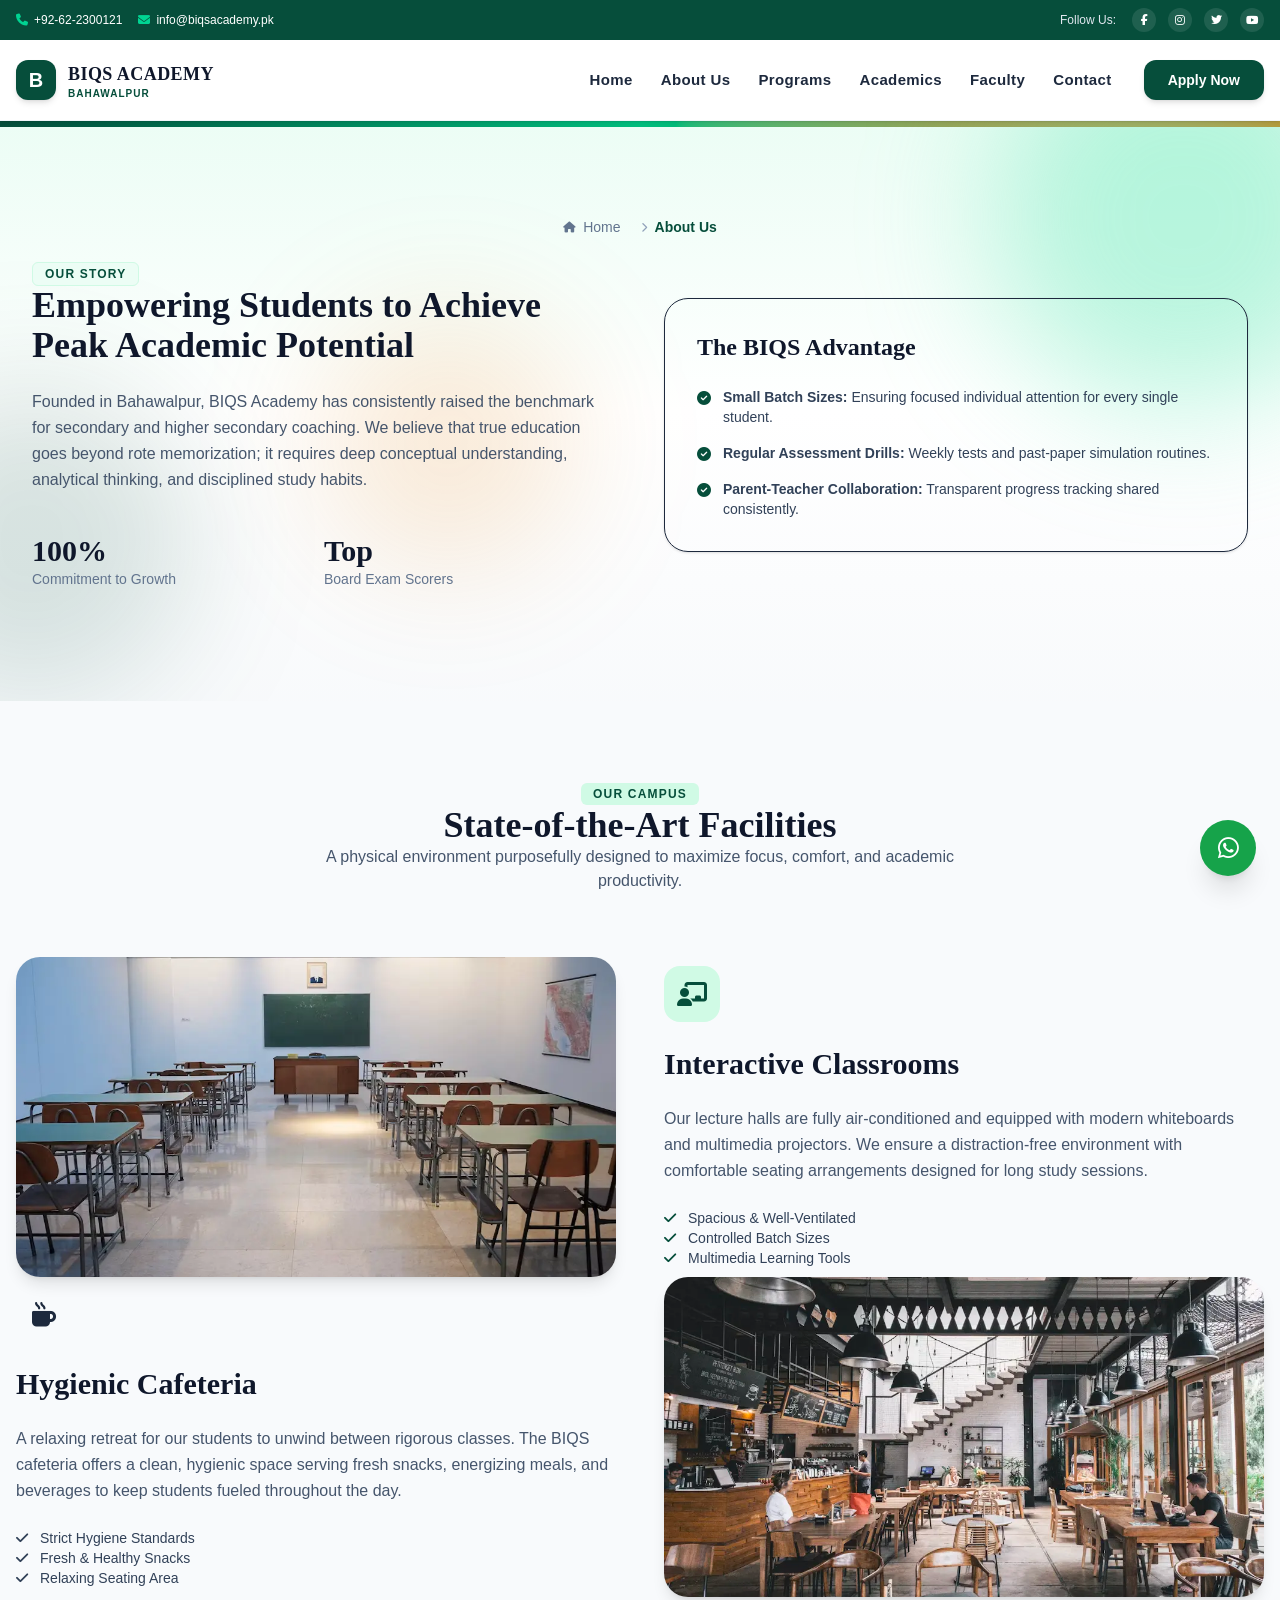
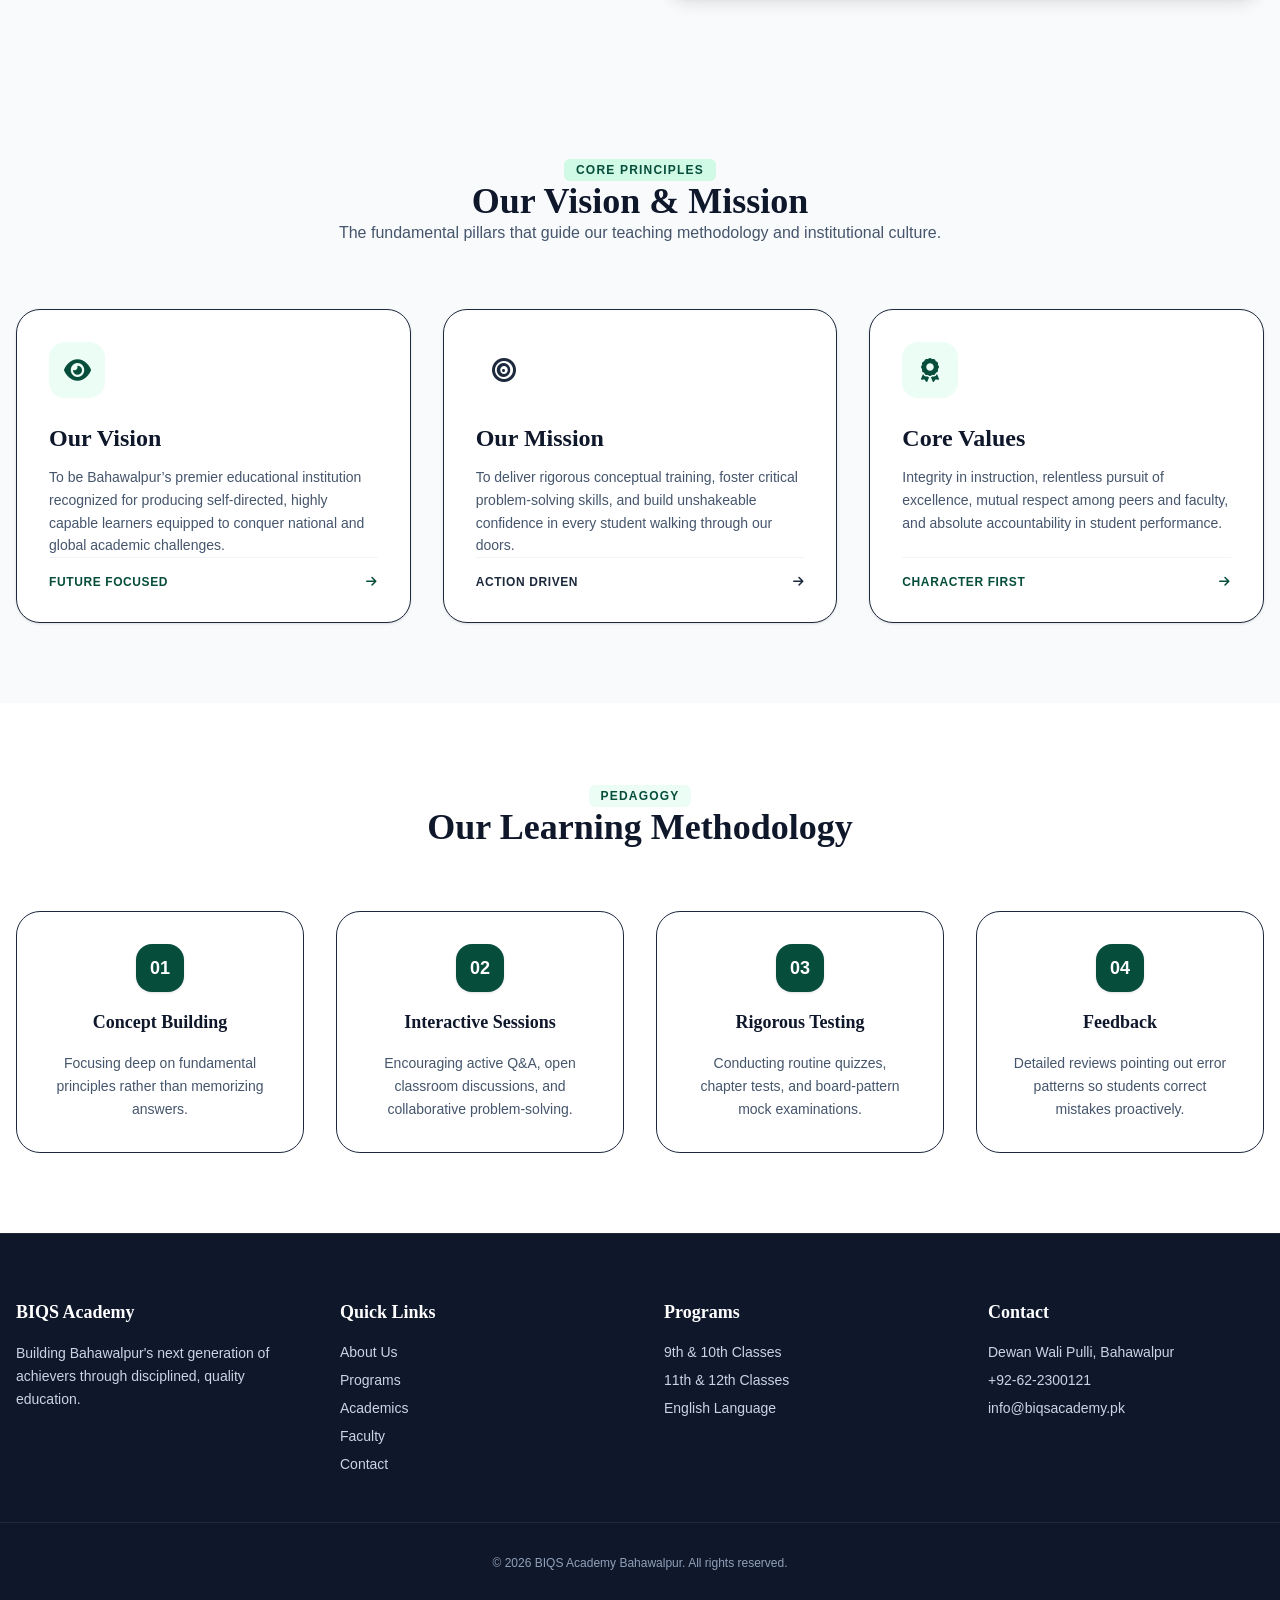
==== commit 306e01fd: "Add staggered faculty card reveal animation" ====
--- a/about.html
+++ b/about.html
@@ -358,7 +358,7 @@
                 <div class="grid grid-cols-1 lg:grid-cols-2 gap-12 items-center group">
                     <div class="overflow-hidden rounded-3xl shadow-lg relative h-80 lg:h-96">
                         <!-- Placeholder Image -->
-                        <img src="assets/images/classroom.avif"
+                        <img src="assets/images/classroom.webp"
                             alt="BIQS Academy spacious classroom with multimedia facilities"
                             class="w-full h-full object-cover transform group-hover:scale-110 transition-transform duration-700 ease-in-out">
                         <div
@@ -415,7 +415,7 @@
                     <!-- Image on Right (order-1 on mobile so it appears first, order-2 on large screens) -->
                     <div class="overflow-hidden rounded-3xl shadow-lg relative h-80 lg:h-96 order-1 lg:order-2">
                         <!-- Placeholder Image -->
-                        <img src="assets/images/cafeteria.avif"
+                        <img src="assets/images/cafeteria.webp"
                             alt="Hygienic cafeteria at BIQS Academy Bahawalpur campus"
                             class="w-full h-full object-cover transform group-hover:scale-110 transition-transform duration-700 ease-in-out">
                         <div
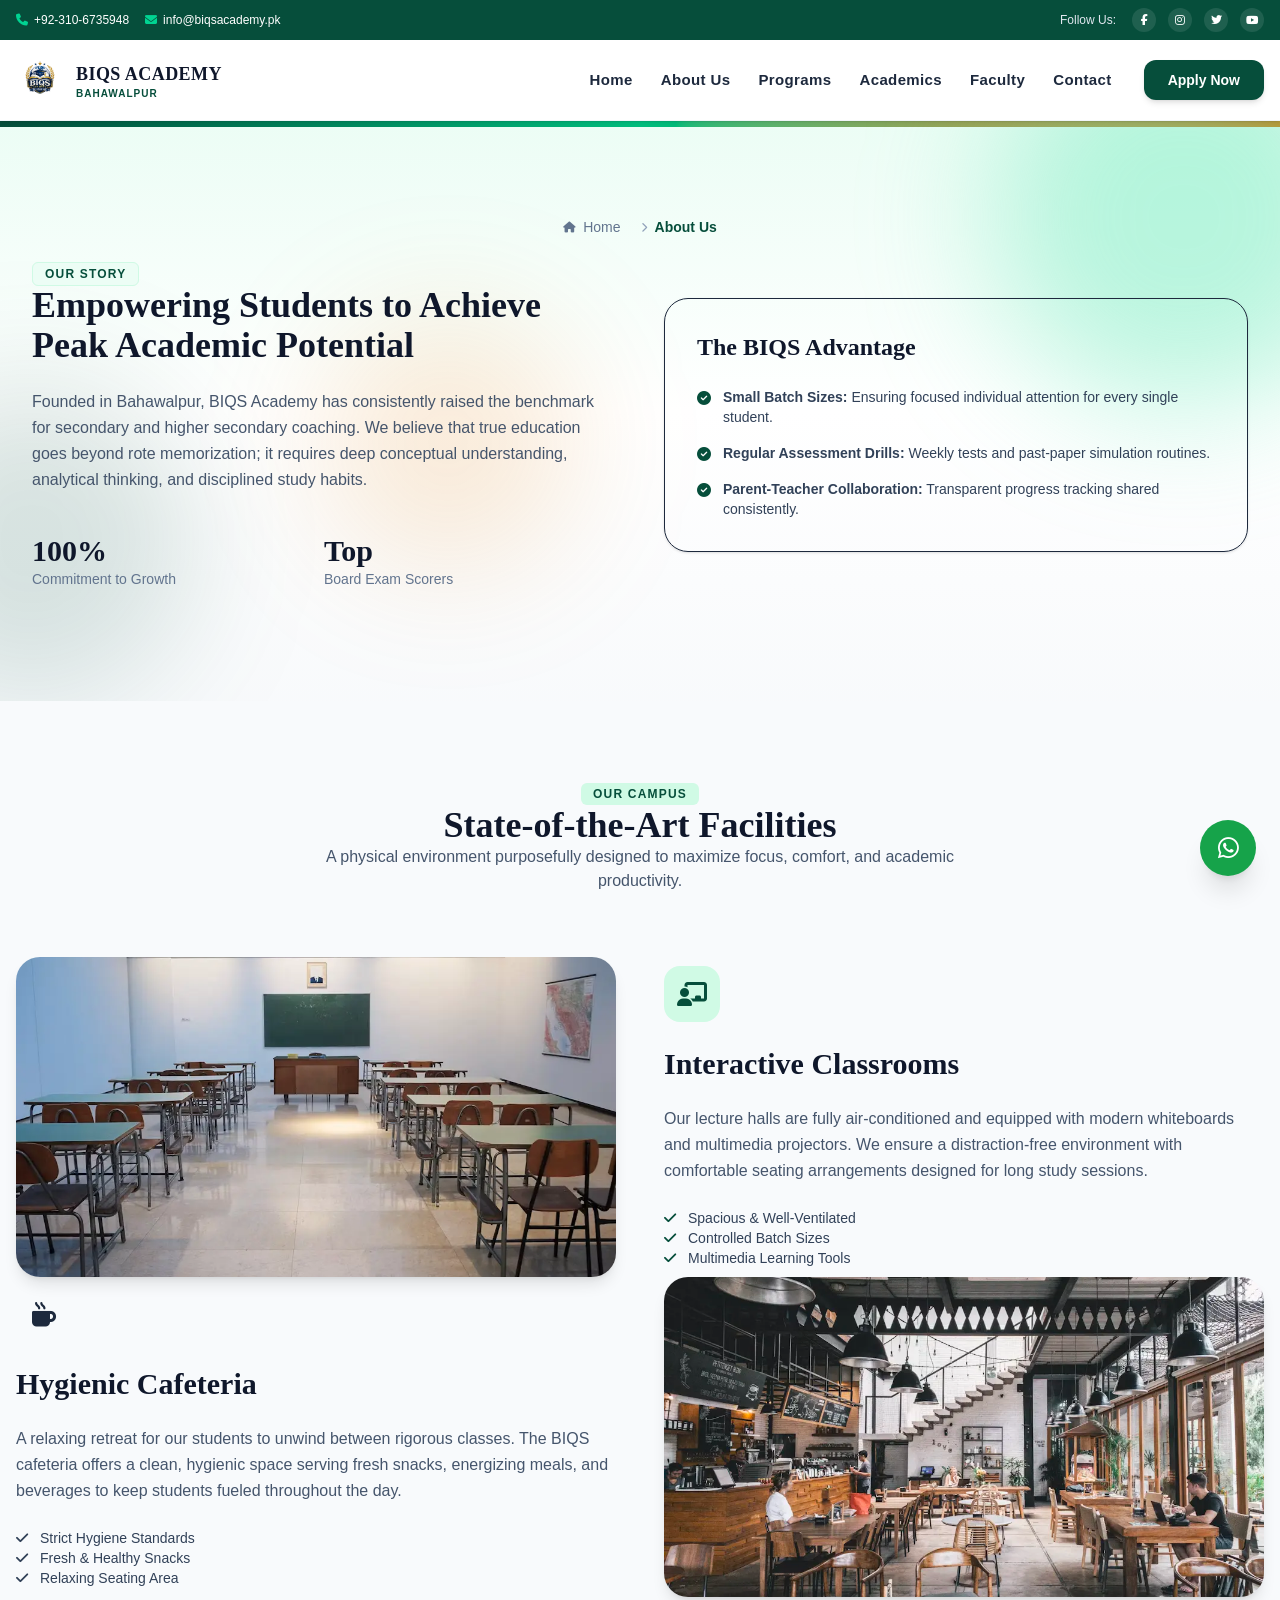
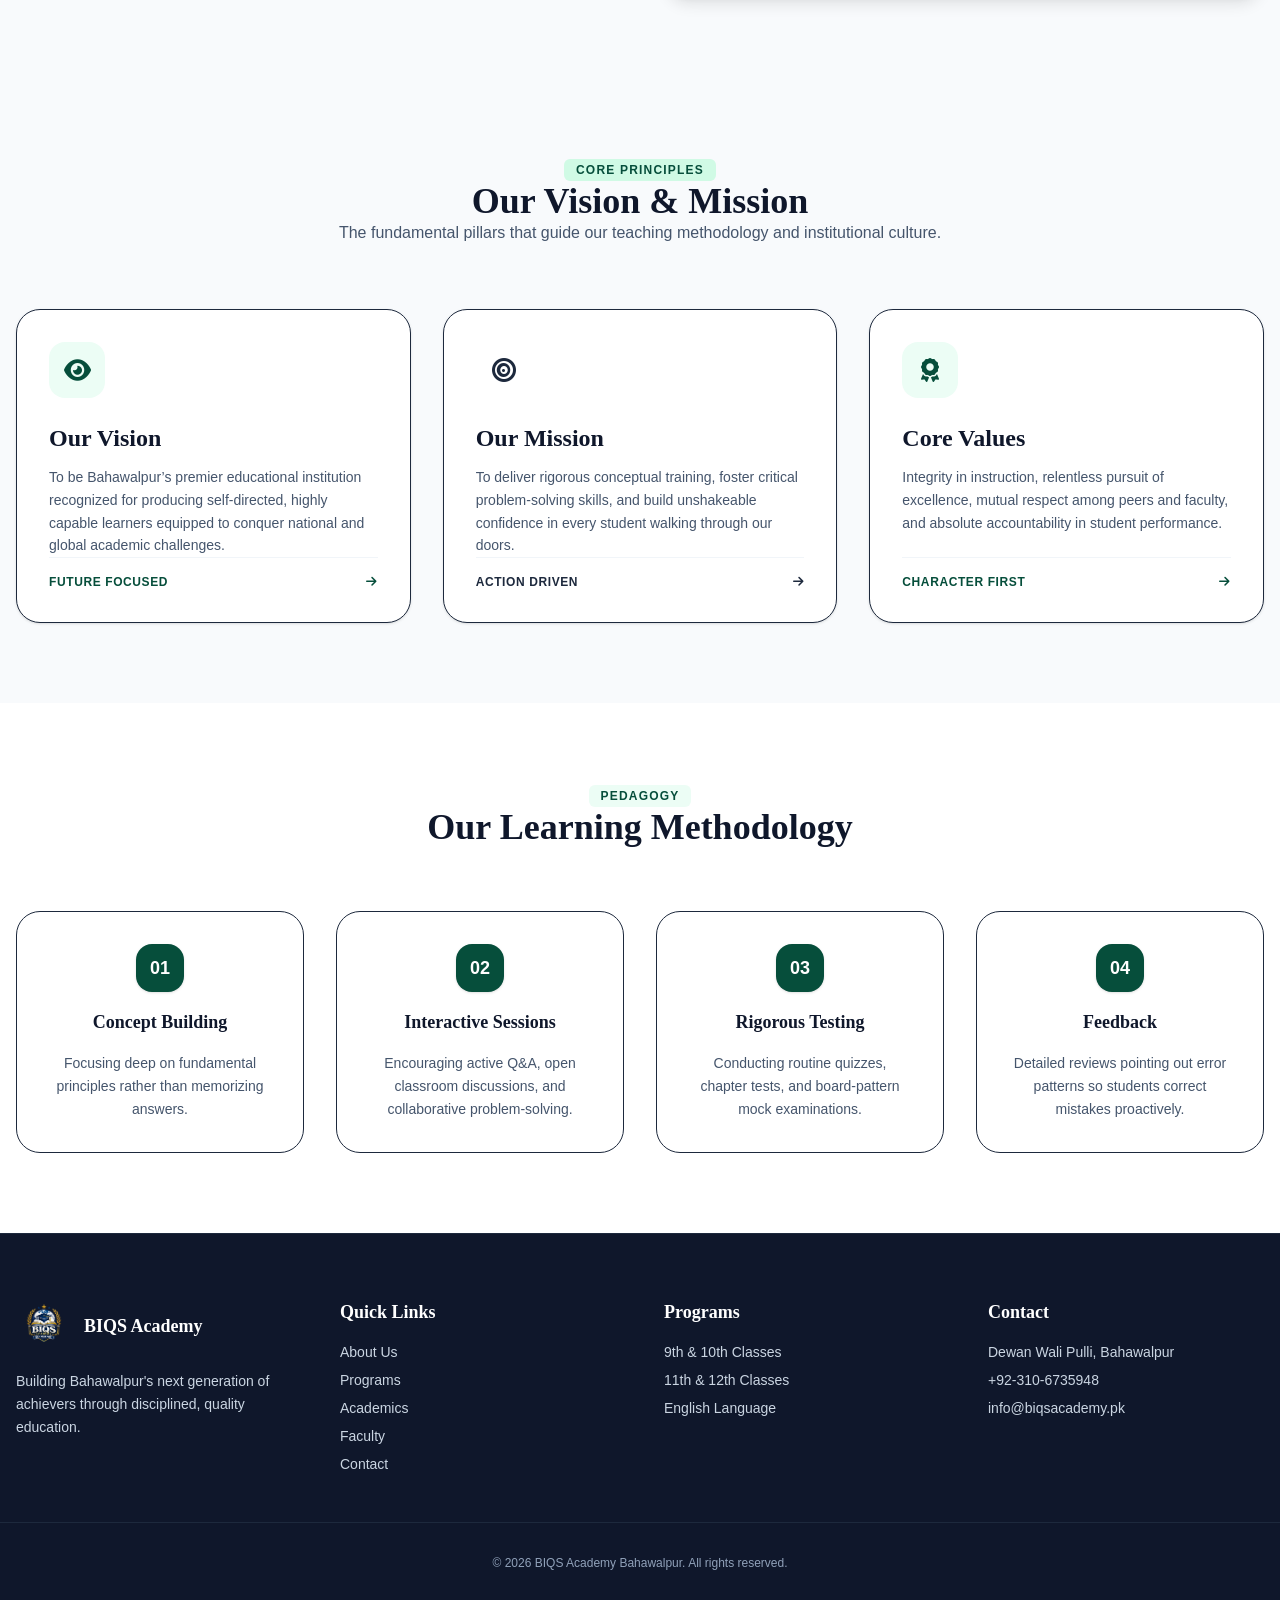
==== commit fdd99ee3: "feat: add official logo to header/footer, update contact numbers - Replace placeholder 'B' icon with" ====
--- a/about.html
+++ b/about.html
@@ -50,7 +50,7 @@
         "name": "BIQS Academy Bahawalpur",
         "alternateName": "BIQS Academy",
         "url": "https://biqs-academy-bahawalpur.vercel.app/",
-        "logo": "https://biqs-academy-bahawalpur.vercel.app/assets/images/logo.png",
+        "logo": "https://biqs-academy-bahawalpur.vercel.app/assets/images/logo-emblem.png",
         "foundingDate": "2014",
         "description": "Premier educational coaching institute in Bahawalpur offering result-oriented coaching for 9th to 12th classes and English Language courses.",
         "address": {
@@ -61,7 +61,7 @@
           "postalCode": "63100",
           "addressCountry": "PK"
         },
-        "telephone": "+92-62-23001652",
+        "telephone": "+92-310-6735948",
         "email": "info@biqsacademy.pk",
         "openingHours": "Mo-Sa 15:00-20:00",
         "sameAs": [
@@ -87,7 +87,7 @@
             <div class="max-w-7xl mx-auto flex flex-col sm:flex-row justify-between items-center gap-2">
                 <div class="flex items-center gap-4">
                     <span class="flex items-center gap-1.5"><i class="fa-solid fa-phone text-emerald-400"></i>
-                        +92-62-2300121</span>
+                        +92-310-6735948</span>
                     <span class="hidden md:inline-flex items-center gap-1.5"><i
                             class="fa-solid fa-envelope text-emerald-400"></i> info@biqsacademy.pk</span>
                 </div>
@@ -121,16 +121,15 @@
                     aria-label="Toggle Menu">
                     <i class="fa-solid fa-bars"></i>
                 </button>
+                
                 <!-- Logo -->
                 <a href="index.html" class="flex items-center gap-3 group">
-                    <div
-                        class="w-10 h-10 bg-[#064e3b] text-white rounded-xl flex items-center justify-center font-bold text-xl shadow-md group-hover:scale-105 group-hover:bg-emerald-900 transition-all duration-300">
-                        B</div>
+                    <img src="assets/images/logo-emblem.png" alt="BIQS Academy Bahawalpur"
+                        class="h-12 w-12 object-contain transition-transform duration-300 group-hover:scale-105">
                     <div class="leading-tight">
                         <span class="block font-serif font-extrabold text-lg text-slate-900 tracking-wide">BIQS
                             ACADEMY</span>
-                        <span
-                            class="block text-[10px] font-bold text-[#064e3b] tracking-widest uppercase">BAHAWALPUR</span>
+                        <span class="block text-[10px] font-bold text-[#064e3b] tracking-widest uppercase">BAHAWALPUR</span>
                     </div>
                 </a>
             </div>
@@ -584,11 +583,14 @@
     <!-- ================= FOOTER ================= -->
     <footer class="bg-slate-900 text-slate-300 py-16 border-t border-slate-800">
         <div class="max-w-7xl mx-auto px-4 grid grid-cols-1 md:grid-cols-2 lg:grid-cols-4 gap-12">
-            <div class="space-y-4">
+        <div class="space-y-4">
+            <div class="flex items-center gap-3">
+                <img src="assets/images/logo-emblem.png" alt="BIQS Academy Bahawalpur" class="h-14 w-14 object-contain">
                 <h3 class="text-white font-serif font-bold text-lg">BIQS Academy</h3>
-                <p class="text-sm leading-relaxed">Building Bahawalpur's next generation of achievers through
-                    disciplined, quality education.</p>
-            </div>
+            </div>
+            <p class="text-sm leading-relaxed">Building Bahawalpur's next generation of achievers through
+                disciplined, quality education.</p>
+        </div>
             <div class="space-y-4">
                 <h3 class="text-white font-serif font-bold text-lg">Quick Links</h3>
                 <ul class="space-y-2 text-sm">
@@ -616,7 +618,7 @@
                     <li> <a href="https://maps.google.com/?q=Dewan+Wali+Pulli%2C+Bahawalpur" target="_blank"
                             class="hover:text-white">Dewan
                             Wali Pulli, Bahawalpur</a></li>
-                    <li><a href="tel:+92622300121" class="hover:text-white">+92-62-2300121</a></li>
+                    <li><a href="tel:+92-310-6735948" class="hover:text-white">+92-310-6735948</a></li>
                     <li><a href="mailto:info@biqsacademy.pk" class="hover:text-white">info@biqsacademy.pk</a></li>
                 </ul>
             </div>
@@ -627,7 +629,7 @@
     </footer>
     <!-- Floating WhatsApp Button -->
     <a class="fixed bottom-6 right-6 z-50 bg-whatsapp text-white w-14 h-14 rounded-full flex items-center justify-center text-2xl shadow-xl hover:scale-110 transition-transform duration-300"
-        href="https://wa.me/923004016622?text=Hi%2C%20I%27d%20like%20more%20information%20about%20BIQS%20Academy"
+        href="https://wa.me/923266735959?text=Hi%2C%20I%27d%20like%20more%20information%20about%20BIQS%20Academy"
         target="_blank" rel="noopener" aria-label="Chat with us on WhatsApp">
         <i class="fa-brands fa-whatsapp"></i>
     </a>
